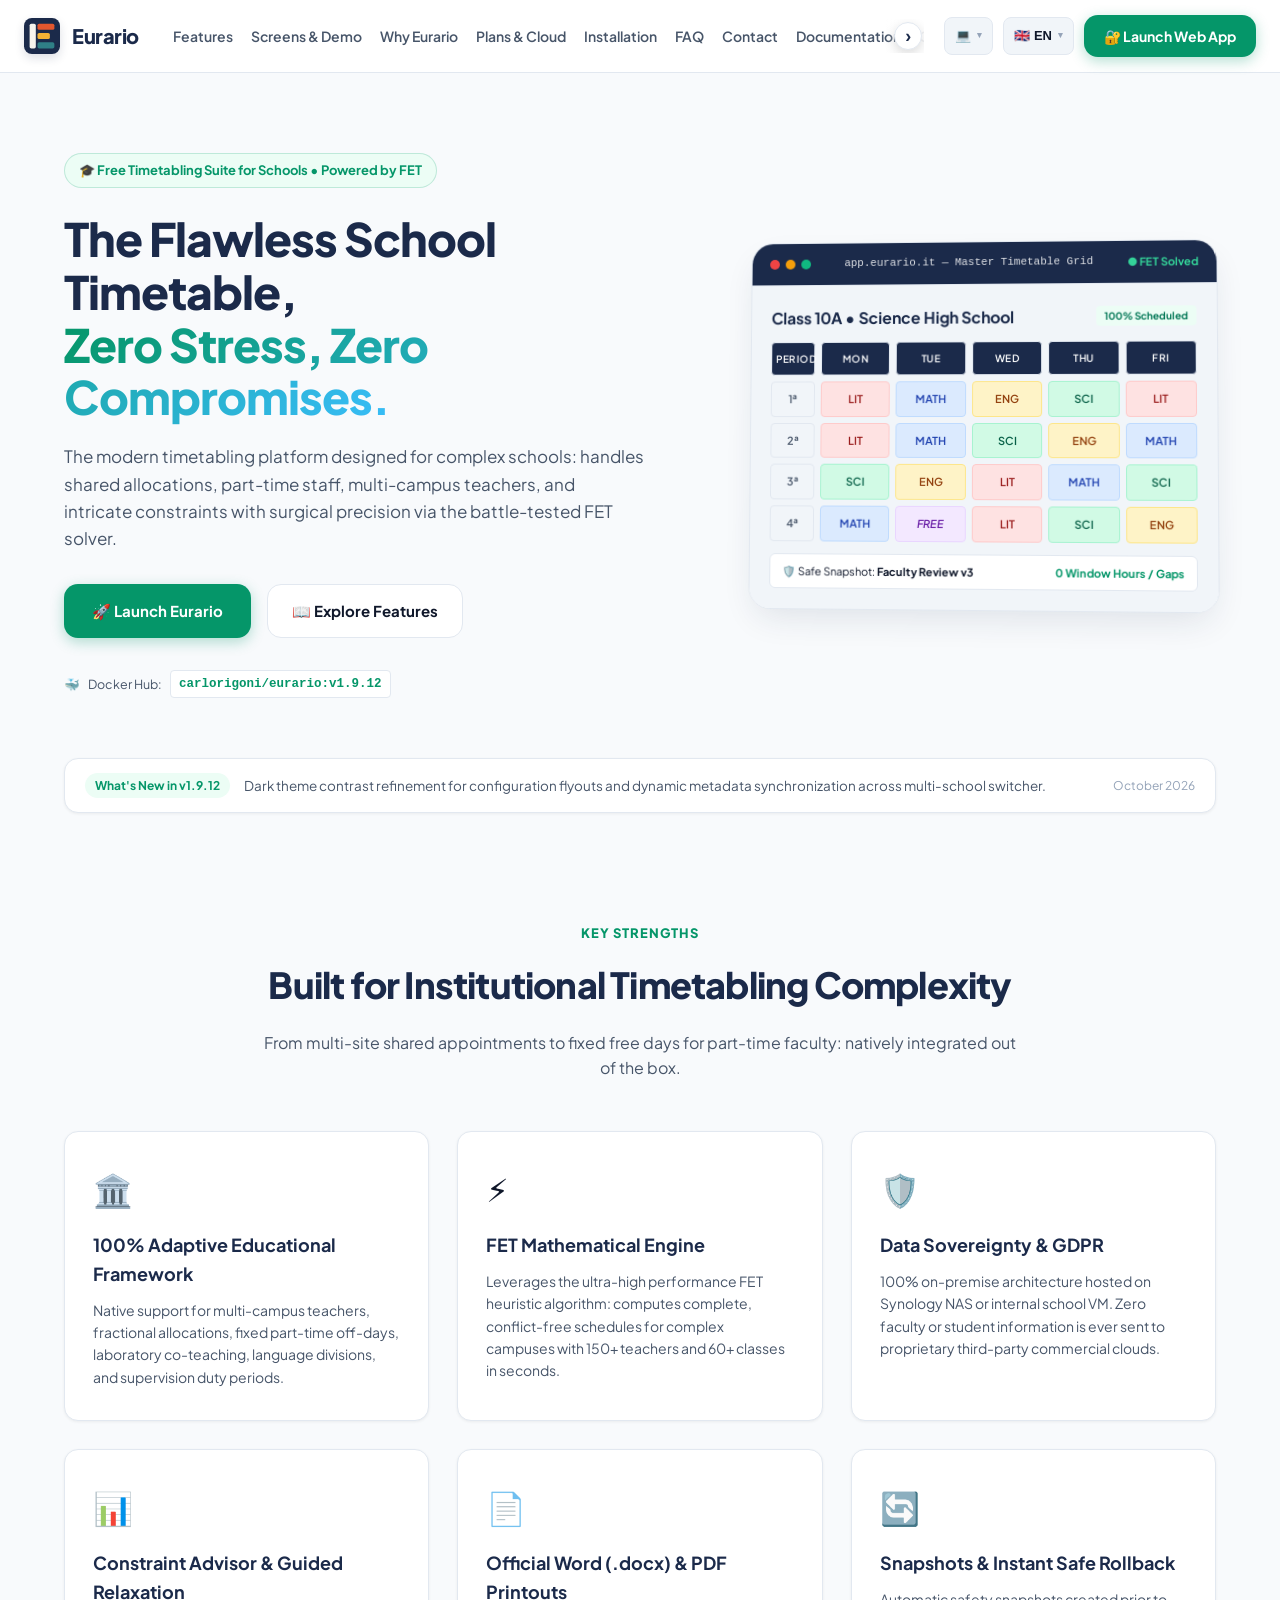
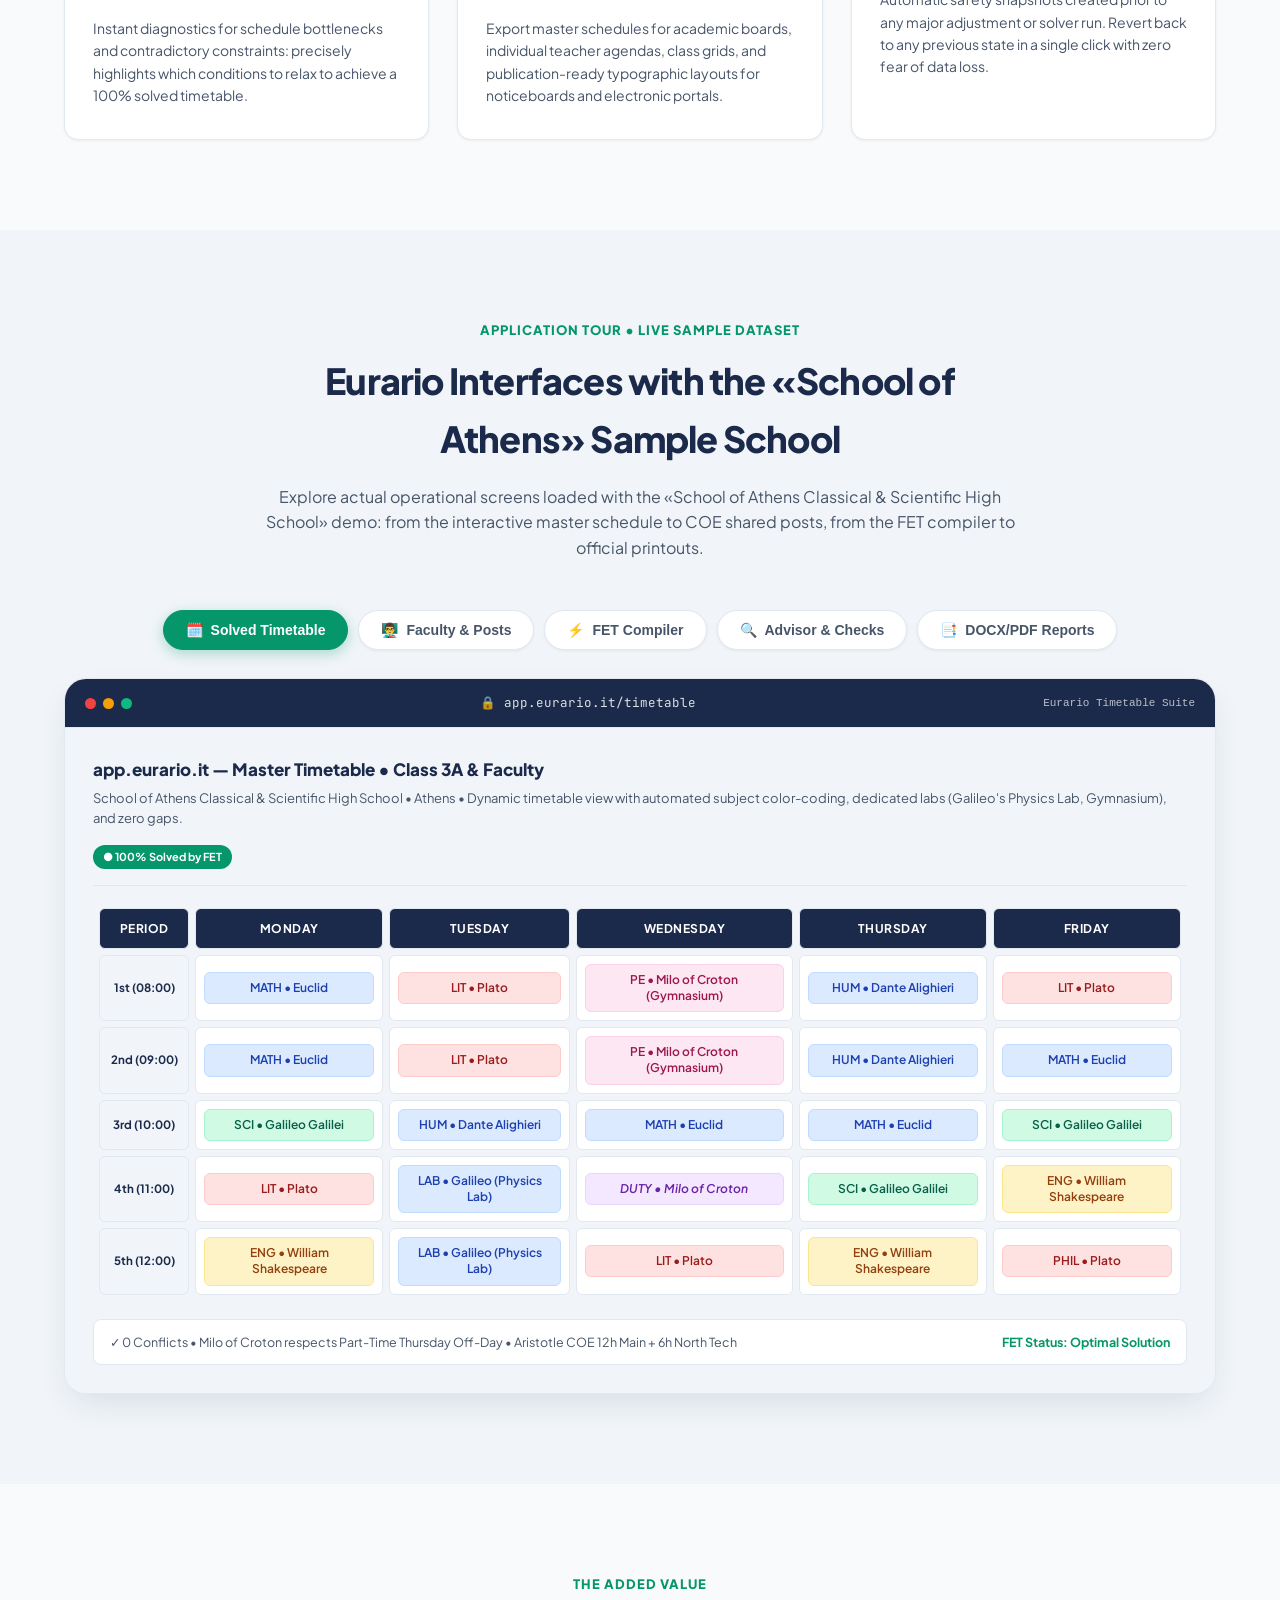
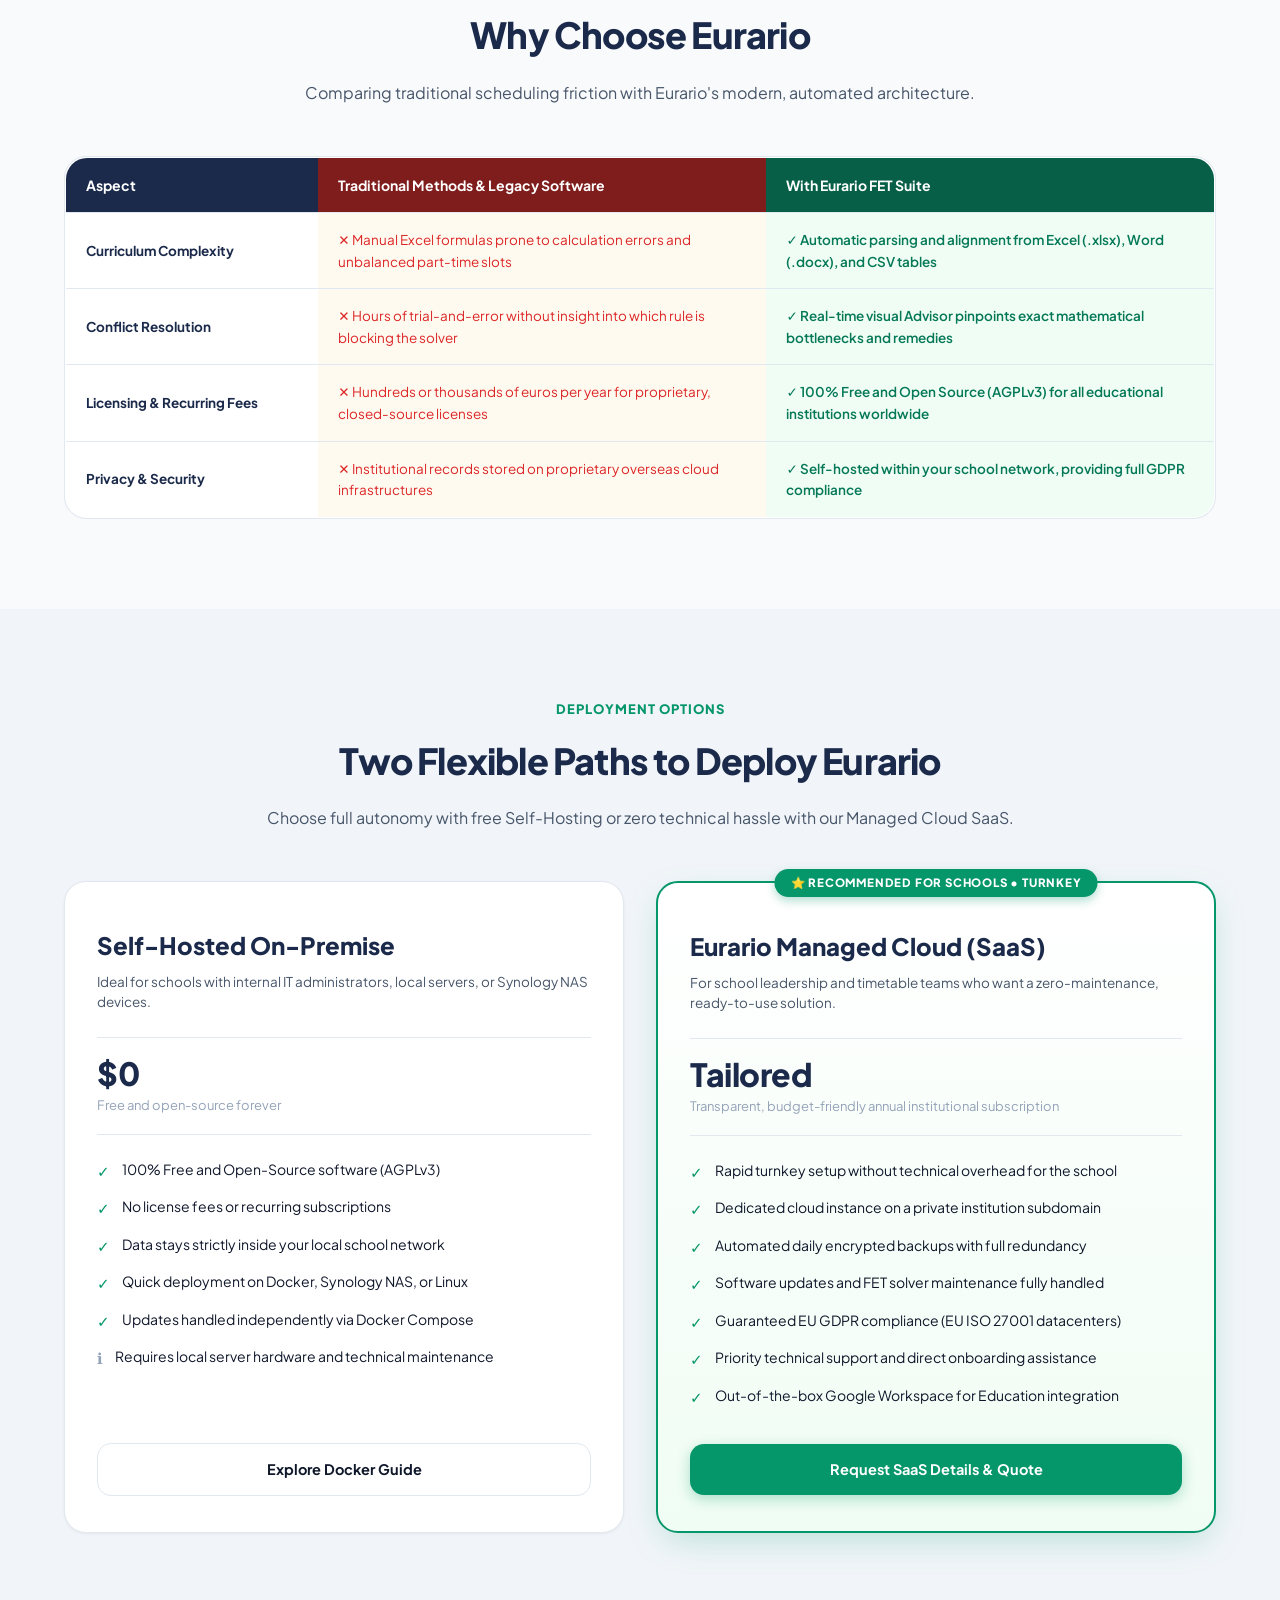
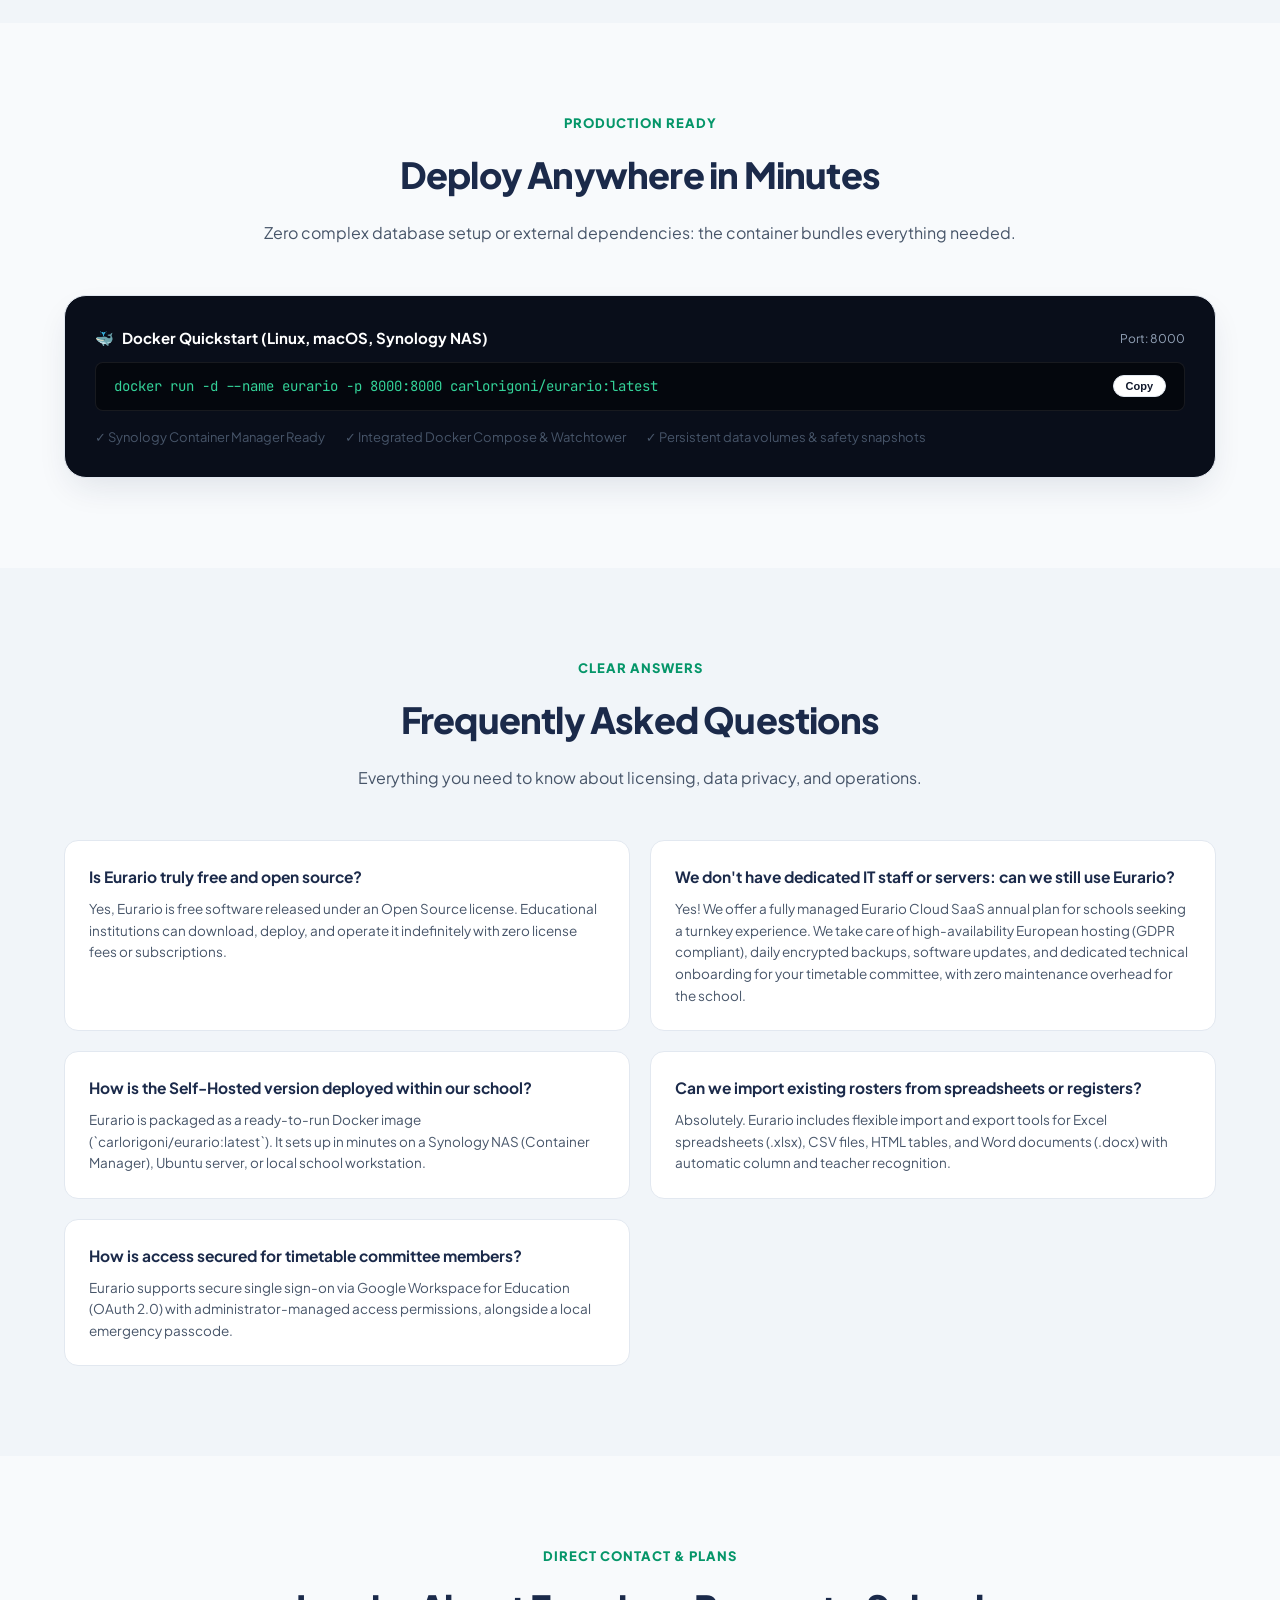
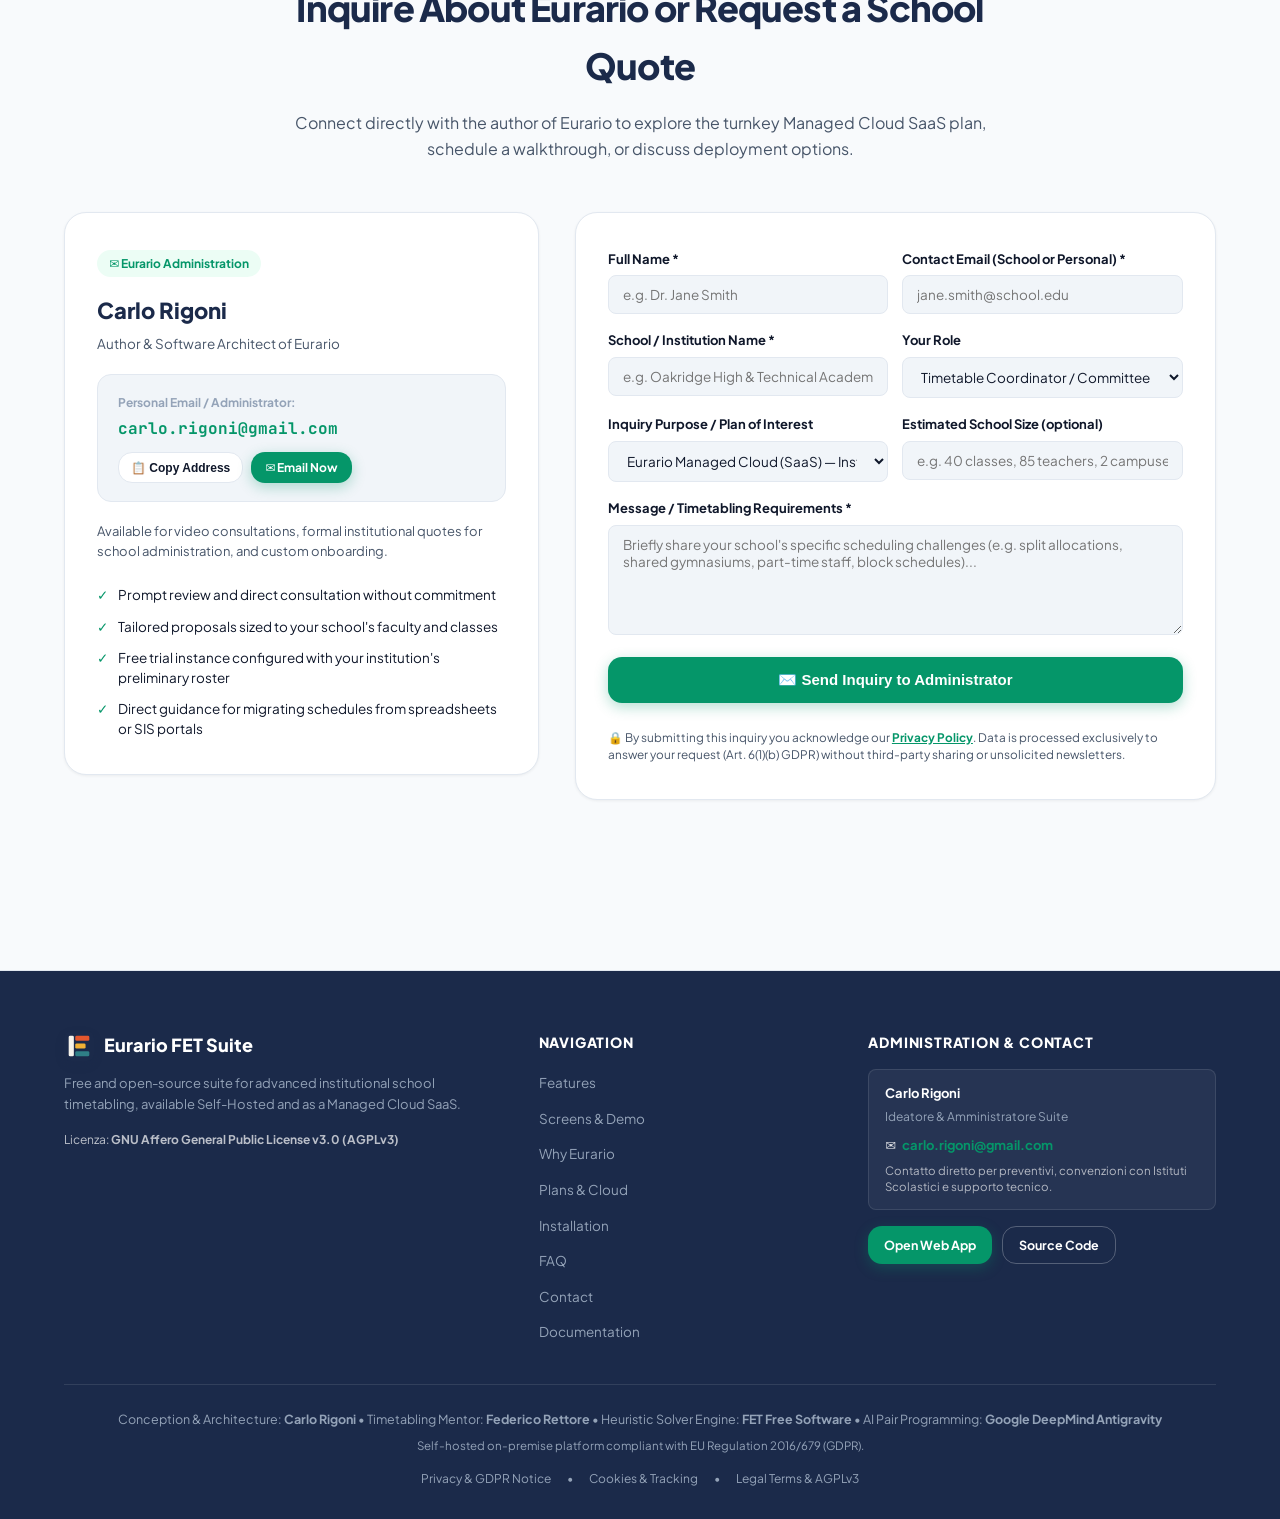
==== landing/index.html @ e69d6975 "v1.9.28: Micro-animazione logo Eurario, fix drawer/topbar mobile, documentazione completa novità dis" ====
<!DOCTYPE html>
<html lang="it">
<head>
  <meta charset="UTF-8">
  <meta name="viewport" content="width=device-width, initial-scale=1.0, viewport-fit=cover">
  <title>Eurario &mdash; L'Orario Scolastico Perfetto con Motore FET</title>
  <meta name="description" content="Eurario è la suite libera e open source per l'orario scolastico italiano con motore solutore FET, disponibile Self-Hosted e in Cloud SaaS gestito.">
  <meta name="theme-color" content="#1B2A4A">

  <!-- Immediate Theme Initializer to prevent Flash of Unstyled Theme (FOUT) -->
  <script>
    (function() {
      try {
        const saved = localStorage.getItem('eurario_theme');
        if (saved === 'dark' || saved === 'light') {
          document.documentElement.setAttribute('data-theme', saved);
        }
      } catch (e) {}
    })();
  </script>

  <!-- Favicon Ufficiale Eurario & Icone Social Preview -->
  <link rel="icon" type="image/svg+xml" href="data:image/svg+xml,<svg xmlns='http://www.w3.org/2000/svg' viewBox='0 0 64 64'><rect width='64' height='64' rx='14' fill='%231B2A4A'/><rect x='10' y='10' width='11' height='44' rx='3' fill='%23F6F3EC'/><rect x='24' y='10' width='30' height='11' rx='3' fill='%23E4572E'/><rect x='24' y='26.5' width='22' height='11' rx='3' fill='%23F2B134'/><rect x='24' y='43' width='30' height='11' rx='3' fill='%232F7F86'/></svg>">
  <link rel="alternate icon" type="image/svg+xml" href="/favicon.svg">
  <link rel="icon" type="image/png" sizes="32x32" href="/favicon-32.png">
  <link rel="icon" type="image/png" sizes="16x16" href="/favicon-16.png">
  <link rel="icon" type="image/png" sizes="192x192" href="/favicon-192.png">
  <link rel="apple-touch-icon" sizes="180x180" href="/apple-touch-icon.png">
  <link rel="apple-touch-icon-precomposed" sizes="180x180" href="/apple-touch-icon-precomposed.png">
  <link rel="mask-icon" href="/safari-pinned-tab.svg" color="#1B2A4A">
  <link rel="shortcut icon" href="/favicon.ico">

  <!-- Open Graph / WhatsApp / Facebook / Telegram / LinkedIn -->
  <meta property="og:type" content="website">
  <meta property="og:url" content="https://eurario.it/">
  <meta property="og:title" content="Eurario — L'Orario Scolastico Perfetto con Motore FET">
  <meta property="og:description" content="La suite libera e open source per l'orario scolastico italiano con motore solutore FET. Disponibile Self-Hosted e in Cloud SaaS gestito.">
  <meta property="og:image" content="https://eurario.it/og-image.png">
  <meta property="og:image:secure_url" content="https://eurario.it/og-image.png">
  <meta property="og:image:type" content="image/png">
  <meta property="og:image:width" content="1200">
  <meta property="og:image:height" content="630">
  <meta property="og:image:alt" content="Eurario — L'Orario Scolastico Perfetto">
  <meta property="og:site_name" content="Eurario">
  <meta property="og:locale" content="it_IT">

  <!-- Twitter / X -->
  <meta name="twitter:card" content="summary_large_image">
  <meta name="twitter:title" content="Eurario — L'Orario Scolastico Perfetto con Motore FET">
  <meta name="twitter:description" content="La suite libera e open source per l'orario scolastico italiano con motore solutore FET.">
  <meta name="twitter:image" content="https://eurario.it/og-image.png">

  <!-- Font Plus Jakarta Sans & JetBrains Mono -->
  <link rel="preconnect" href="https://fonts.googleapis.com">
  <link rel="preconnect" href="https://fonts.gstatic.com" crossorigin>
  <link href="https://fonts.googleapis.com/css2?family=Plus+Jakarta+Sans:wght@400;500;600;700;800&family=JetBrains+Mono:wght@500;700&display=swap" rel="stylesheet">

  <style>
    /* ==========================================================================
       DESIGN SYSTEM & CSS VARIABLES
       ========================================================================== */
    :root {
      --bg-body: #f8fafc;
      --bg-surface: #ffffff;
      --bg-surface-alt: #f1f5f9;
      --bg-card: #ffffff;
      --bg-card-hover: #f8fafc;
      --text-main: #0f172a;
      --text-muted: #475569;
      --text-subtle: #94a3b8;
      --text-title: #1B2A4A;
      --border-color: #e2e8f0;
      --navbar-bg: rgba(255, 255, 255, 0.92);
      --header-bar-bg: #1B2A4A;
      --footer-bg: #1B2A4A;

      --navy: #1B2A4A;
      --navy-dark: #111c33;
      --emerald: #059669;
      --emerald-hover: #047857;
      --emerald-light: #ecfdf5;
      --emerald-badge-bg: #ecfdf5;
      --emerald-badge-text: #047857;
      --amber: #d97706;
      --amber-light: #fffbeb;
      --amber-badge-bg: #fffbeb;
      --amber-badge-text: #b45309;
      --blue-badge-bg: #eff6ff;
      --blue-badge-text: #1d4ed8;
      --coral: #E4572E;
      --sand: #F6F3EC;

      /* Subject pills (Light mode) */
      --subj-mat-bg: #dbeafe;
      --subj-mat-text: #1e40af;
      --subj-mat-border: #bfdbfe;

      --subj-ita-bg: #fee2e2;
      --subj-ita-text: #991b1b;
      --subj-ita-border: #fecaca;

      --subj-sci-bg: #d1fae5;
      --subj-sci-text: #065f46;
      --subj-sci-border: #a7f3d0;

      --subj-ing-bg: #fef3c7;
      --subj-ing-text: #92400e;
      --subj-ing-border: #fde68a;

      --subj-pe-bg: #fce7f3;
      --subj-pe-text: #9d174d;
      --subj-pe-border: #fbcfe8;

      --subj-mecc-bg: #ffedd5;
      --subj-mecc-text: #9a3412;
      --subj-mecc-border: #fed7aa;

      --subj-disp-bg: #f3e8ff;
      --subj-disp-text: #6b21a8;
      --subj-disp-border: #e9d5ff;

      /* Compare table */
      --comp-trad-bg: #fffaf0;
      --comp-trad-text: #dc2626;
      --comp-eur-bg: #f0fdf4;
      --comp-eur-text: #047857;

      /* Plan & Advisor */
      --plan-featured-bg: linear-gradient(180deg, #ffffff 0%, #f0fdf4 100%);
      --advisor-bg: #fffbeb;
      --advisor-border: #fde68a;
      --advisor-text: #92400e;

      --slate-50: #f8fafc;
      --slate-100: #f1f5f9;
      --slate-200: #e2e8f0;
      --slate-400: #94a3b8;
      --slate-600: #475569;
      --slate-700: #334155;
      --slate-900: #0f172a;

      --radius-sm: 8px;
      --radius-md: 14px;
      --radius-lg: 22px;
      --shadow-sm: 0 1px 3px rgba(0,0,0,0.06);
      --shadow-md: 0 6px 20px -4px rgba(27,42,74,0.08);
      --shadow-lg: 0 14px 34px -8px rgba(27,42,74,0.12);
    }

    /* ==========================================================================
       DARK THEME SPECIFICATION
       ========================================================================== */
    [data-theme="dark"] {
      --bg-body: #0b1120;
      --bg-surface: #111a2e;
      --bg-surface-alt: #0e1626;
      --bg-card: #152238;
      --bg-card-hover: #1b2a45;
      --text-main: #f1f5f9;
      --text-muted: #94a3b8;
      --text-subtle: #64748b;
      --text-title: #f8fafc;
      --border-color: #233554;
      --navbar-bg: rgba(11, 17, 32, 0.94);
      --header-bar-bg: #152238;
      --footer-bg: #070d18;

      --navy: #38bdf8;
      --navy-dark: #070d18;
      --emerald: #10b981;
      --emerald-hover: #059669;
      --emerald-light: rgba(16, 185, 129, 0.15);
      --emerald-badge-bg: rgba(16, 185, 129, 0.18);
      --emerald-badge-text: #34d399;
      --amber: #f59e0b;
      --amber-light: rgba(245, 158, 11, 0.15);
      --amber-badge-bg: rgba(245, 158, 11, 0.18);
      --amber-badge-text: #fbbf24;
      --blue-badge-bg: rgba(59, 130, 246, 0.18);
      --blue-badge-text: #93c5fd;

      /* Subject pills (Dark mode - translucent neon-soft) */
      --subj-mat-bg: rgba(59, 130, 246, 0.18);
      --subj-mat-text: #93c5fd;
      --subj-mat-border: rgba(59, 130, 246, 0.35);

      --subj-ita-bg: rgba(239, 68, 68, 0.18);
      --subj-ita-text: #fca5a5;
      --subj-ita-border: rgba(239, 68, 68, 0.35);

      --subj-sci-bg: rgba(16, 185, 129, 0.18);
      --subj-sci-text: #6ee7b7;
      --subj-sci-border: rgba(16, 185, 129, 0.35);

      --subj-ing-bg: rgba(245, 158, 11, 0.18);
      --subj-ing-text: #fcd34d;
      --subj-ing-border: rgba(245, 158, 11, 0.35);

      --subj-pe-bg: rgba(236, 72, 153, 0.18);
      --subj-pe-text: #f472b6;
      --subj-pe-border: rgba(236, 72, 153, 0.35);

      --subj-mecc-bg: rgba(249, 115, 22, 0.18);
      --subj-mecc-text: #fdba74;
      --subj-mecc-border: rgba(249, 115, 22, 0.35);

      --subj-disp-bg: rgba(168, 85, 247, 0.18);
      --subj-disp-text: #d8b4fe;
      --subj-disp-border: rgba(168, 85, 247, 0.35);

      /* Compare table */
      --comp-trad-bg: rgba(239, 68, 68, 0.12);
      --comp-trad-text: #f87171;
      --comp-eur-bg: rgba(16, 185, 129, 0.14);
      --comp-eur-text: #34d399;

      /* Plan & Advisor */
      --plan-featured-bg: linear-gradient(180deg, #152238 0%, rgba(5, 150, 105, 0.16) 100%);
      --advisor-bg: rgba(245, 158, 11, 0.1);
      --advisor-border: rgba(245, 158, 11, 0.25);
      --advisor-text: #fcd34d;

      --slate-50: #0b1120;
      --slate-100: #0e1626;
      --slate-200: #233554;
      --slate-400: #64748b;
      --slate-600: #94a3b8;
      --slate-700: #cbd5e1;
      --slate-900: #f8fafc;

      --shadow-sm: 0 1px 3px rgba(0,0,0,0.3);
      --shadow-md: 0 6px 20px -4px rgba(0,0,0,0.5);
      --shadow-lg: 0 14px 34px -8px rgba(0,0,0,0.7);
    }

    /* Auto mode: follow OS when user hasn't explicitly chosen light */
    @media (prefers-color-scheme: dark) {
      :root:not([data-theme="light"]) {
        --bg-body: #0b1120;
        --bg-surface: #111a2e;
        --bg-surface-alt: #0e1626;
        --bg-card: #152238;
        --bg-card-hover: #1b2a45;
        --text-main: #f1f5f9;
        --text-muted: #94a3b8;
        --text-subtle: #64748b;
        --text-title: #f8fafc;
        --border-color: #233554;
        --navbar-bg: rgba(11, 17, 32, 0.94);
        --header-bar-bg: #152238;
        --footer-bg: #070d18;

        --navy: #38bdf8;
        --navy-dark: #070d18;
        --emerald: #10b981;
        --emerald-hover: #059669;
        --emerald-light: rgba(16, 185, 129, 0.15);
        --emerald-badge-bg: rgba(16, 185, 129, 0.18);
        --emerald-badge-text: #34d399;
        --amber: #f59e0b;
        --amber-light: rgba(245, 158, 11, 0.15);
        --amber-badge-bg: rgba(245, 158, 11, 0.18);
        --amber-badge-text: #fbbf24;
        --blue-badge-bg: rgba(59, 130, 246, 0.18);
        --blue-badge-text: #93c5fd;

        --subj-mat-bg: rgba(59, 130, 246, 0.18);
        --subj-mat-text: #93c5fd;
        --subj-mat-border: rgba(59, 130, 246, 0.35);

        --subj-ita-bg: rgba(239, 68, 68, 0.18);
        --subj-ita-text: #fca5a5;
        --subj-ita-border: rgba(239, 68, 68, 0.35);

        --subj-sci-bg: rgba(16, 185, 129, 0.18);
        --subj-sci-text: #6ee7b7;
        --subj-sci-border: rgba(16, 185, 129, 0.35);

        --subj-ing-bg: rgba(245, 158, 11, 0.18);
        --subj-ing-text: #fcd34d;
        --subj-ing-border: rgba(245, 158, 11, 0.35);

        --subj-pe-bg: rgba(236, 72, 153, 0.18);
        --subj-pe-text: #f472b6;
        --subj-pe-border: rgba(236, 72, 153, 0.35);

        --subj-mecc-bg: rgba(249, 115, 22, 0.18);
        --subj-mecc-text: #fdba74;
        --subj-mecc-border: rgba(249, 115, 22, 0.35);

        --subj-disp-bg: rgba(168, 85, 247, 0.18);
        --subj-disp-text: #d8b4fe;
        --subj-disp-border: rgba(168, 85, 247, 0.35);

        --comp-trad-bg: rgba(239, 68, 68, 0.12);
        --comp-trad-text: #f87171;
        --comp-eur-bg: rgba(16, 185, 129, 0.14);
        --comp-eur-text: #34d399;

        --plan-featured-bg: linear-gradient(180deg, #152238 0%, rgba(5, 150, 105, 0.16) 100%);
        --advisor-bg: rgba(245, 158, 11, 0.1);
        --advisor-border: rgba(245, 158, 11, 0.25);
        --advisor-text: #fcd34d;

        --slate-50: #0b1120;
        --slate-100: #0e1626;
        --slate-200: #233554;
        --slate-400: #64748b;
        --slate-600: #94a3b8;
        --slate-700: #cbd5e1;
        --slate-900: #f8fafc;

        --shadow-sm: 0 1px 3px rgba(0,0,0,0.3);
        --shadow-md: 0 6px 20px -4px rgba(0,0,0,0.5);
        --shadow-lg: 0 14px 34px -8px rgba(0,0,0,0.7);
      }
    }

    * { box-sizing: border-box; margin: 0; padding: 0; }

    /* ACCESSIBILITY FOCUS VISIBLE (WCAG 2.4.7) */
    :focus-visible {
      outline: 2px solid var(--emerald);
      outline-offset: 3px;
    }
    a:focus-visible, button:focus-visible, input:focus-visible, select:focus-visible, textarea:focus-visible {
      outline: 2px solid var(--emerald);
      outline-offset: 2px;
    }

    /* SKIP LINK (WCAG 2.4.1) */
    .skip-link {
      position: absolute;
      top: -120px;
      left: 16px;
      background: var(--navy);
      color: #fff;
      padding: 12px 20px;
      z-index: 9999;
      border-radius: var(--radius-sm);
      font-weight: 700;
      font-size: 14px;
      text-decoration: none;
      box-shadow: var(--shadow-lg);
      transition: top 0.2s ease;
    }
    .skip-link:focus {
      top: 16px;
      outline: 3px solid var(--emerald);
      outline-offset: 2px;
    }

    body {
      font-family: 'Plus Jakarta Sans', system-ui, -apple-system, sans-serif;
      background-color: var(--bg-body);
      color: var(--text-main);
      line-height: 1.6;
      overflow-x: hidden;
      -webkit-font-smoothing: antialiased;
      transition: background-color 0.25s ease, color 0.25s ease;
    }

    /* Container centrale */
    .container {
      width: 100%;
      max-width: 1200px;
      margin: 0 auto;
      padding: 0 24px;
    }

    /* NAVBAR */
    .navbar {
      position: sticky;
      top: 0;
      background: var(--navbar-bg);
      backdrop-filter: blur(12px);
      -webkit-backdrop-filter: blur(12px);
      border-bottom: 1px solid var(--border-color);
      z-index: 100;
      transition: background-color 0.25s ease, border-color 0.25s ease;
    }
    .nav-inner {
      display: flex;
      justify-content: space-between;
      align-items: center;
      height: 72px;
      gap: 16px;
      min-width: 0;
      max-width: 100%;
    }
    .brand {
      display: flex;
      align-items: center;
      gap: 12px;
      text-decoration: none;
      color: var(--text-title);
      font-weight: 800;
      font-size: 20px;
      letter-spacing: -0.5px;
      flex-shrink: 0;
    }
    .brand-mark {
      width: 36px;
      height: 36px;
      border-radius: var(--radius-sm);
      display: flex;
      align-items: center;
      justify-content: center;
      box-shadow: 0 4px 10px rgba(27,42,74,0.15);
    }
    .nav-links-wrapper {
      position: relative;
      display: flex;
      align-items: center;
      flex: 1 1 auto;
      min-width: 0;
      overflow: hidden;
      margin: 0 4px;
    }
    .nav-links-wrapper::before,
    .nav-links-wrapper::after {
      content: '';
      position: absolute;
      top: 0;
      bottom: 0;
      width: 38px;
      pointer-events: none;
      z-index: 5;
      opacity: 0;
      transition: opacity 0.25s ease;
    }
    .nav-links-wrapper::before {
      left: 0;
      background: linear-gradient(to right, var(--navbar-bg) 20%, transparent);
    }
    .nav-links-wrapper::after {
      right: 0;
      background: linear-gradient(to left, var(--navbar-bg) 20%, transparent);
    }
    .nav-links-wrapper.has-overflow-left::before {
      opacity: 1;
    }
    .nav-links-wrapper.has-overflow-right::after {
      opacity: 1;
    }

    .nav-scroll-arrow {
      position: absolute;
      top: 50%;
      transform: translateY(-50%);
      width: 28px;
      height: 28px;
      border-radius: 50%;
      background: var(--bg-surface, #ffffff);
      border: 1px solid var(--border-color, #e2e8f0);
      color: var(--text-title, #1B2A4A);
      box-shadow: 0 4px 12px rgba(0, 0, 0, 0.14);
      display: none;
      align-items: center;
      justify-content: center;
      font-size: 18px;
      font-weight: 700;
      line-height: 1;
      cursor: pointer;
      z-index: 10;
      transition: all 0.2s cubic-bezier(0.16, 1, 0.3, 1);
      padding: 0;
      user-select: none;
    }
    .nav-scroll-arrow:hover {
      background: var(--emerald, #059669);
      color: #ffffff;
      border-color: var(--emerald, #059669);
      transform: translateY(-50%) scale(1.1);
      box-shadow: 0 6px 16px rgba(5, 150, 105, 0.35);
    }
    .nav-scroll-left {
      left: 2px;
    }
    .nav-scroll-right {
      right: 2px;
      animation: navArrowPulse 2.2s infinite ease-in-out;
    }
    @keyframes navArrowPulse {
      0%, 100% {
        transform: translateY(-50%) translateX(0);
        box-shadow: 0 4px 12px rgba(0, 0, 0, 0.14);
      }
      50% {
        transform: translateY(-50%) translateX(2px);
        box-shadow: 0 4px 16px rgba(5, 150, 105, 0.4);
      }
    }
    [data-theme="dark"] .nav-scroll-arrow {
      background: var(--bg-card, #152238);
      border-color: var(--border-color, #233554);
      color: var(--text-main, #f1f5f9);
      box-shadow: 0 4px 14px rgba(0, 0, 0, 0.4);
    }
    [data-theme="dark"] .nav-scroll-arrow:hover {
      background: var(--emerald, #059669);
      color: #ffffff;
      border-color: var(--emerald, #059669);
    }

    .nav-links {
      display: flex;
      align-items: center;
      gap: 18px;
      flex: 1 1 auto;
      min-width: 0;
      overflow-x: auto;
      overflow-y: hidden;
      white-space: nowrap;
      scrollbar-width: none;
      -ms-overflow-style: none;
      -webkit-overflow-scrolling: touch;
      padding: 6px 14px;
      scroll-behavior: smooth;
    }
    .nav-links::-webkit-scrollbar {
      display: none;
    }
    .nav-link {
      text-decoration: none;
      color: var(--text-muted);
      font-size: 14px;
      font-weight: 600;
      transition: color 0.15s;
      white-space: nowrap;
      flex-shrink: 0;
    }
    .nav-link:hover { color: var(--emerald); }

    .nav-controls {
      display: flex;
      align-items: center;
      gap: 10px;
      flex-shrink: 0;
      margin-left: auto;
    }

    /* COMPACT VERTICAL DROPDOWNS (THEME & LANGUAGE) */
    .nav-dropdown {
      position: relative;
    }
    .nav-drop-btn {
      display: inline-flex;
      align-items: center;
      justify-content: center;
      gap: 6px;
      height: 38px;
      padding: 0 10px;
      background: var(--bg-surface-alt);
      border: 1px solid var(--border-color);
      border-radius: var(--radius-sm);
      color: var(--text-main);
      font-size: 13px;
      font-weight: 700;
      cursor: pointer;
      transition: all 0.15s ease;
      user-select: none;
    }
    .nav-drop-btn:hover {
      border-color: var(--emerald);
      color: var(--emerald);
      background: var(--bg-card);
    }
    .drop-arrow {
      font-size: 9px;
      color: var(--text-subtle);
      transition: transform 0.2s ease;
      line-height: 1;
    }
    .nav-dropdown.open .drop-arrow {
      transform: rotate(180deg);
    }
    .nav-dropdown.open .nav-drop-btn {
      border-color: var(--emerald);
      background: var(--bg-card);
    }
    .dropdown-menu {
      position: absolute;
      top: calc(100% + 6px);
      right: 0;
      min-width: 140px;
      background: var(--bg-card);
      border: 1px solid var(--border-color);
      border-radius: var(--radius-md);
      box-shadow: var(--shadow-lg);
      padding: 6px;
      display: none;
      flex-direction: column;
      gap: 2px;
      z-index: 1000;
      backdrop-filter: blur(16px);
      -webkit-backdrop-filter: blur(16px);
      animation: dropFadeIn 0.15s ease;
    }
    @keyframes dropFadeIn {
      from { opacity: 0; transform: translateY(-4px); }
      to { opacity: 1; transform: translateY(0); }
    }
    .nav-dropdown.open .dropdown-menu {
      display: flex;
    }
    .dropdown-item {
      display: flex;
      align-items: center;
      gap: 8px;
      padding: 8px 12px;
      border: none;
      background: transparent;
      color: var(--text-muted);
      font-size: 13px;
      font-weight: 600;
      border-radius: var(--radius-sm);
      cursor: pointer;
      text-align: left;
      width: 100%;
      transition: all 0.12s ease;
    }
    .dropdown-item:hover {
      background: var(--bg-surface-alt);
      color: var(--text-title);
    }
    .dropdown-item.active {
      background: var(--emerald-light);
      color: var(--emerald);
      font-weight: 700;
    }
    .item-icon {
      font-size: 14px;
      line-height: 1;
    }
    .item-label {
      flex: 1;
    }

    /* BUTTONS */
    .btn {
      display: inline-flex;
      align-items: center;
      justify-content: center;
      gap: 8px;
      padding: 10px 20px;
      border-radius: var(--radius-md);
      font-weight: 700;
      font-size: 14px;
      text-decoration: none;
      transition: all 0.2s;
      cursor: pointer;
      white-space: nowrap;
      border: none;
    }
    .btn-emerald {
      background: var(--emerald);
      color: #fff;
      box-shadow: 0 4px 14px rgba(5,150,105,0.3);
    }
    .btn-emerald:hover {
      background: var(--emerald-hover);
      transform: translateY(-1px);
    }
    .btn-navy {
      background: var(--header-bar-bg);
      color: #fff;
      border: 1px solid var(--border-color);
    }
    .btn-navy:hover {
      background: var(--navy-dark);
      transform: translateY(-1px);
    }
    .btn-outline {
      border: 1.5px solid var(--border-color);
      color: var(--text-main);
      background: var(--bg-card);
    }
    .btn-outline:hover {
      border-color: var(--emerald);
      color: var(--emerald);
      transform: translateY(-1px);
    }

    /* HERO */
    .hero {
      padding: 80px 0 60px;
      position: relative;
    }
    .hero-grid {
      display: grid;
      grid-template-columns: 1.15fr 0.85fr;
      gap: 48px;
      align-items: center;
    }
    .hero-badge {
      display: inline-flex;
      align-items: center;
      gap: 8px;
      background: var(--emerald-light);
      color: var(--emerald);
      border: 1px solid rgba(5,150,105,0.2);
      padding: 6px 14px;
      border-radius: 99px;
      font-size: 13px;
      font-weight: 700;
      margin-bottom: 24px;
    }
    .hero-title {
      font-size: 46px;
      font-weight: 800;
      line-height: 1.15;
      letter-spacing: -1px;
      color: var(--text-title);
      margin-bottom: 20px;
    }
    .hero-title span {
      background: linear-gradient(135deg, var(--emerald) 0%, #38bdf8 100%);
      -webkit-background-clip: text;
      -webkit-text-fill-color: transparent;
    }
    .hero-subtitle {
      font-size: 17px;
      color: var(--text-muted);
      line-height: 1.6;
      margin-bottom: 32px;
      max-width: 580px;
    }
    .hero-actions {
      display: flex;
      gap: 16px;
      flex-wrap: wrap;
      margin-bottom: 32px;
    }

    /* MOCKUP APPLICATIVO HERO */
    .mockup-window {
      background: var(--bg-card);
      border-radius: var(--radius-lg);
      border: 1px solid var(--border-color);
      box-shadow: var(--shadow-lg);
      overflow: hidden;
      transform: perspective(1000px) rotateY(-3deg) rotateX(2deg);
      transition: transform 0.3s ease;
    }
    .mockup-window:hover {
      transform: perspective(1000px) rotateY(0deg) rotateX(0deg);
    }
    .mockup-header {
      background: var(--header-bar-bg);
      padding: 12px 18px;
      display: flex;
      align-items: center;
      justify-content: space-between;
      border-bottom: 1px solid var(--border-color);
    }
    .mockup-dots {
      display: flex;
      gap: 6px;
    }
    .mockup-dot {
      width: 10px;
      height: 10px;
      border-radius: 50%;
    }
    .mockup-body {
      padding: 20px;
      background: var(--bg-surface-alt);
    }
    .timetable-mini {
      display: grid;
      grid-template-columns: 45px repeat(5, 1fr);
      gap: 6px;
      font-size: 11px;
    }
    .mini-cell {
      background: var(--bg-card);
      border: 1px solid var(--border-color);
      border-radius: 4px;
      padding: 8px 4px;
      text-align: center;
      font-weight: 600;
      color: var(--text-title);
    }
    .cell-header {
      background: var(--header-bar-bg);
      color: #fff;
      border: 1px solid var(--border-color);
      font-size: 10px;
      text-transform: uppercase;
      letter-spacing: 0.5px;
    }
    .cell-ita { background: var(--subj-ita-bg); color: var(--subj-ita-text); border: 1px solid var(--subj-ita-border); }
    .cell-mat { background: var(--subj-mat-bg); color: var(--subj-mat-text); border: 1px solid var(--subj-mat-border); }
    .cell-ing { background: var(--subj-ing-bg); color: var(--subj-ing-text); border: 1px solid var(--subj-ing-border); }
    .cell-sci { background: var(--subj-sci-bg); color: var(--subj-sci-text); border: 1px solid var(--subj-sci-border); }
    .cell-disp { background: var(--subj-disp-bg); color: var(--subj-disp-text); border: 1px solid var(--subj-disp-border); font-style: italic; }

    /* SEZIONI GENERALI */
    .section {
      padding: 90px 0;
      transition: background-color 0.25s ease;
    }
    .section-alt {
      background-color: var(--bg-surface-alt);
    }
    .section-header {
      text-align: center;
      max-width: 760px;
      margin: 0 auto 50px;
    }
    .section-tag {
      color: var(--emerald);
      font-weight: 800;
      font-size: 13px;
      text-transform: uppercase;
      letter-spacing: 1px;
      margin-bottom: 12px;
      display: block;
    }
    .section-title {
      font-size: 36px;
      font-weight: 800;
      color: var(--text-title);
      letter-spacing: -0.8px;
      margin-bottom: 16px;
    }
    .section-subtitle {
      font-size: 16px;
      color: var(--text-muted);
    }

    /* I PILASTRI */
    .pillars-grid {
      display: grid;
      grid-template-columns: repeat(auto-fit, minmax(320px, 1fr));
      gap: 28px;
    }
    .pillar-card {
      background: var(--bg-card);
      border-radius: var(--radius-md);
      padding: 32px 28px;
      border: 1px solid var(--border-color);
      box-shadow: var(--shadow-sm);
      transition: all 0.25s ease;
    }
    .pillar-card:hover {
      transform: translateY(-4px);
      box-shadow: var(--shadow-md);
      border-color: var(--emerald);
    }
    .pillar-icon {
      font-size: 32px;
      margin-bottom: 16px;
      display: inline-block;
    }
    .pillar-title {
      font-size: 18px;
      font-weight: 700;
      color: var(--text-title);
      margin-bottom: 10px;
    }
    .pillar-desc {
      font-size: 14px;
      color: var(--text-muted);
      line-height: 1.6;
    }

    /* SHOWCASE TABS & MASCHERE DEMO SCUOLA DI ATENE */
    .showcase-nav {
      display: flex;
      justify-content: center;
      gap: 10px;
      flex-wrap: wrap;
      margin-bottom: 28px;
    }
    .showcase-tab-btn {
      background: var(--bg-card);
      border: 1.5px solid var(--border-color);
      color: var(--text-muted);
      padding: 11px 22px;
      border-radius: 99px;
      font-size: 14px;
      font-weight: 700;
      cursor: pointer;
      display: inline-flex;
      align-items: center;
      gap: 8px;
      transition: all 0.2s ease;
      box-shadow: var(--shadow-sm);
    }
    .showcase-tab-btn:hover {
      border-color: var(--emerald);
      color: var(--text-title);
      transform: translateY(-1px);
    }
    .showcase-tab-btn.active {
      background: var(--emerald);
      color: #fff;
      border-color: var(--emerald);
      box-shadow: 0 4px 14px rgba(5,150,105,0.3);
    }
    .showcase-window {
      background: var(--bg-card);
      border-radius: var(--radius-lg);
      border: 1px solid var(--border-color);
      box-shadow: var(--shadow-lg);
      overflow: hidden;
    }
    .showcase-topbar {
      background: var(--header-bar-bg);
      padding: 14px 20px;
      display: flex;
      justify-content: space-between;
      align-items: center;
      color: #fff;
      border-bottom: 1px solid var(--border-color);
    }
    .showcase-dots {
      display: flex;
      gap: 7px;
    }
    .showcase-dot {
      width: 11px;
      height: 11px;
      border-radius: 50%;
    }
    .showcase-address {
      font-family: 'JetBrains Mono', monospace;
      font-size: 12.5px;
      color: rgba(255,255,255,0.85);
      display: flex;
      align-items: center;
      gap: 8px;
    }
    .showcase-badge-status {
      background: var(--emerald);
      color: #fff;
      font-size: 11px;
      font-weight: 700;
      padding: 3px 10px;
      border-radius: 99px;
    }
    .showcase-pane {
      display: none;
      padding: 28px;
      background: var(--bg-surface-alt);
      animation: fadeIn 0.25s ease forwards;
    }
    .showcase-pane.active {
      display: block;
    }
    @keyframes fadeIn {
      from { opacity: 0; transform: translateY(4px); }
      to { opacity: 1; transform: translateY(0); }
    }
    .showcase-card-header {
      display: flex;
      justify-content: space-between;
      align-items: flex-start;
      gap: 16px;
      flex-wrap: wrap;
      padding-bottom: 16px;
      border-bottom: 1px solid var(--border-color);
    }
    .showcase-card-footer {
      margin-top: 18px;
      padding: 12px 16px;
      background: var(--bg-card);
      border: 1px solid var(--border-color);
      border-radius: var(--radius-sm);
      font-size: 12.5px;
      color: var(--text-muted);
      display: flex;
      justify-content: space-between;
      align-items: center;
      flex-wrap: wrap;
      gap: 10px;
    }

    /* Griglia Orario Showcase */
    .showcase-timetable-grid {
      width: 100%;
      border-collapse: separate;
      border-spacing: 6px;
      min-width: 700px;
    }
    .showcase-timetable-grid th {
      background: var(--header-bar-bg);
      color: #fff;
      padding: 10px 12px;
      font-size: 12px;
      font-weight: 700;
      text-transform: uppercase;
      letter-spacing: 0.5px;
      border-radius: 6px;
      text-align: center;
      border: 1px solid var(--border-color);
    }
    .showcase-timetable-grid td {
      background: var(--bg-card);
      border: 1px solid var(--border-color);
      border-radius: 6px;
      padding: 8px;
      vertical-align: middle;
    }
    .showcase-timetable-grid td.cell-hour {
      background: var(--bg-surface-alt);
      font-weight: 700;
      font-size: 11.5px;
      text-align: center;
      color: var(--text-title);
      width: 90px;
    }
    .cell-pill {
      padding: 7px 10px;
      border-radius: 6px;
      font-size: 12px;
      font-weight: 600;
      display: block;
      text-align: center;
      line-height: 1.35;
    }
    .cell-subj-mat { background: var(--subj-mat-bg); color: var(--subj-mat-text); border: 1px solid var(--subj-mat-border); }
    .cell-subj-ita { background: var(--subj-ita-bg); color: var(--subj-ita-text); border: 1px solid var(--subj-ita-border); }
    .cell-subj-sci { background: var(--subj-sci-bg); color: var(--subj-sci-text); border: 1px solid var(--subj-sci-border); }
    .cell-subj-ing { background: var(--subj-ing-bg); color: var(--subj-ing-text); border: 1px solid var(--subj-ing-border); }
    .cell-subj-pe { background: var(--subj-pe-bg); color: var(--subj-pe-text); border: 1px solid var(--subj-pe-border); }
    .cell-subj-mecc { background: var(--subj-mecc-bg); color: var(--subj-mecc-text); border: 1px solid var(--subj-mecc-border); }
    .cell-subj-disp { background: var(--subj-disp-bg); color: var(--subj-disp-text); border: 1px solid var(--subj-disp-border); font-style: italic; }

    /* Docenti Showcase */
    .teachers-showcase-grid {
      display: grid;
      grid-template-columns: repeat(auto-fit, minmax(320px, 1fr));
      gap: 16px;
    }
    .teacher-showcase-card {
      background: var(--bg-card);
      border: 1px solid var(--border-color);
      border-radius: var(--radius-md);
      padding: 18px 20px;
      box-shadow: var(--shadow-sm);
    }
    .type-pill {
      font-size: 11px;
      font-weight: 700;
      padding: 3px 8px;
      border-radius: 4px;
      white-space: nowrap;
    }
    .badge-success { background: var(--emerald-badge-bg); color: var(--emerald-badge-text); }
    .badge-warning { background: var(--amber-badge-bg); color: var(--amber-badge-text); }
    .badge-info { background: var(--blue-badge-bg); color: var(--blue-badge-text); }

    /* Solver Showcase */
    .solver-stats-grid {
      display: grid;
      grid-template-columns: repeat(auto-fit, minmax(180px, 1fr));
      gap: 14px;
    }
    .solver-stat-box {
      background: var(--bg-card);
      border: 1px solid var(--border-color);
      border-radius: var(--radius-md);
      padding: 16px 20px;
    }
    .solver-stat-label {
      font-size: 12px;
      font-weight: 600;
      color: var(--text-muted);
      margin-bottom: 4px;
    }
    .solver-stat-val {
      font-size: 22px;
      font-weight: 800;
      letter-spacing: -0.5px;
    }
    .color-emerald { color: var(--emerald); }
    .color-navy { color: var(--text-title); }
    .solver-terminal-log {
      background: #090e1a;
      color: #34d399;
      font-family: 'JetBrains Mono', monospace;
      padding: 20px;
      border-radius: var(--radius-md);
      border: 1px solid var(--border-color);
      font-size: 12.5px;
      line-height: 1.7;
      overflow-x: auto;
    }
    .solver-log-line {
      margin-bottom: 4px;
    }

    /* Diagnostics Showcase */
    .diagnostics-grid {
      display: grid;
      grid-template-columns: repeat(auto-fit, minmax(320px, 1fr));
      gap: 16px;
    }
    .diagnostic-check-card {
      background: var(--bg-card);
      border: 1px solid var(--border-color);
      border-radius: var(--radius-md);
      padding: 18px 20px;
    }
    .advisor-callout {
      background: var(--advisor-bg);
      border: 1px solid var(--advisor-border);
      border-radius: var(--radius-md);
      padding: 16px 20px;
      font-size: 13.5px;
      color: var(--advisor-text);
      font-weight: 600;
    }

    /* Reports Showcase */
    .reports-grid {
      display: grid;
      grid-template-columns: repeat(auto-fit, minmax(230px, 1fr));
      gap: 16px;
    }
    .report-card {
      background: var(--bg-card);
      border: 1px solid var(--border-color);
      border-radius: var(--radius-md);
      padding: 22px 20px;
      transition: transform 0.2s ease, border-color 0.2s ease;
    }
    .report-card:hover {
      transform: translateY(-2px);
      border-color: var(--emerald);
      box-shadow: var(--shadow-sm);
    }
    .report-format-pill {
      background: var(--header-bar-bg);
      color: #fff;
      border: 1px solid var(--border-color);
      font-size: 11px;
      font-weight: 800;
      padding: 2px 8px;
      border-radius: 4px;
    }

    /* CONFRONTO */
    .compare-table {
      width: 100%;
      background: var(--bg-card);
      border-radius: var(--radius-lg);
      border: 1px solid var(--border-color);
      overflow: hidden;
      border-collapse: collapse;
      box-shadow: var(--shadow-sm);
    }
    .compare-table th {
      background: var(--header-bar-bg);
      color: #fff;
      padding: 16px 20px;
      text-align: left;
      font-size: 14px;
      font-weight: 700;
      border-bottom: 1px solid var(--border-color);
    }
    .compare-table td {
      padding: 16px 20px;
      border-bottom: 1px solid var(--border-color);
      font-size: 13.5px;
    }
    .compare-table tr:last-child td { border-bottom: none; }
    .col-feature { font-weight: 700; color: var(--text-title); width: 22%; }
    .col-trad { color: var(--comp-trad-text); width: 39%; background: var(--comp-trad-bg); }
    .col-eurario { color: var(--comp-eur-text); width: 39%; background: var(--comp-eur-bg); font-weight: 600; }

    /* MODELLI DI ADOZIONE / SELF-HOSTED VS SAAS */
    .plans-grid {
      display: grid;
      grid-template-columns: repeat(auto-fit, minmax(320px, 1fr));
      gap: 32px;
      align-items: stretch;
    }
    .plan-card {
      background: var(--bg-card);
      border-radius: var(--radius-lg);
      padding: 44px 32px 36px;
      border: 1px solid var(--border-color);
      box-shadow: var(--shadow-sm);
      display: flex;
      flex-direction: column;
      position: relative;
      transition: all 0.25s ease;
    }
    .plan-card:hover {
      transform: translateY(-4px);
      box-shadow: var(--shadow-md);
    }
    .plan-card.featured {
      border: 2px solid var(--emerald);
      box-shadow: 0 12px 36px -8px rgba(5,150,105,0.25);
      background: var(--plan-featured-bg);
    }
    .plan-badge-top {
      position: absolute;
      top: -14px;
      left: 50%;
      transform: translateX(-50%);
      background: var(--emerald);
      color: #fff;
      font-size: 11.5px;
      font-weight: 800;
      text-transform: uppercase;
      letter-spacing: 0.8px;
      padding: 5px 16px;
      border-radius: 99px;
      box-shadow: 0 4px 10px rgba(5,150,105,0.3);
      white-space: nowrap;
    }
    .plan-title {
      font-size: 24px;
      font-weight: 800;
      color: var(--text-title);
      margin-bottom: 8px;
    }
    .plan-target {
      font-size: 13.5px;
      color: var(--text-muted);
      margin-bottom: 24px;
      min-height: 40px;
      line-height: 1.5;
    }
    .plan-price-box {
      border-top: 1px solid var(--border-color);
      border-bottom: 1px solid var(--border-color);
      padding: 18px 0;
      margin-bottom: 24px;
    }
    .plan-price-label {
      font-size: 32px;
      font-weight: 800;
      color: var(--text-title);
      letter-spacing: -0.5px;
      line-height: 1.1;
    }
    .plan-price-sub {
      font-size: 13px;
      color: var(--text-subtle);
      margin-top: 4px;
    }
    .plan-features-list {
      list-style: none;
      display: flex;
      flex-direction: column;
      gap: 14px;
      margin-bottom: 36px;
      flex: 1;
    }
    .plan-feature-item {
      display: flex;
      align-items: flex-start;
      gap: 12px;
      font-size: 14px;
      color: var(--text-main);
      line-height: 1.5;
    }
    .plan-feature-icon {
      font-weight: 800;
      font-size: 15px;
      flex-shrink: 0;
      margin-top: 1px;
    }
    .plan-feature-icon.icon-check {
      color: var(--emerald);
    }
    .plan-feature-icon.icon-info {
      color: var(--text-subtle);
    }

    /* TERMINALE INSTALLAZIONE */
    .terminal-box {
      background: #090e1a;
      border-radius: var(--radius-lg);
      padding: 30px;
      color: #fff;
      border: 1px solid var(--border-color);
      box-shadow: var(--shadow-lg);
      margin-top: 40px;
    }
    .code-line {
      font-family: 'JetBrains Mono', monospace;
      font-size: 14px;
      background: rgba(0,0,0,0.5);
      padding: 12px 18px;
      border-radius: var(--radius-sm);
      display: flex;
      align-items: center;
      justify-content: space-between;
      color: #34d399;
      margin-top: 12px;
      overflow-x: auto;
      border: 1px solid rgba(255,255,255,0.08);
      gap: 12px;
    }

    /* FAQ */
    .faq-grid {
      display: grid;
      grid-template-columns: 1fr 1fr;
      gap: 20px;
    }
    .faq-item {
      background: var(--bg-card);
      padding: 24px;
      border-radius: var(--radius-md);
      border: 1px solid var(--border-color);
      transition: border-color 0.2s ease;
    }
    .faq-item:hover {
      border-color: var(--emerald);
    }
    .faq-q {
      font-size: 15.5px;
      font-weight: 700;
      color: var(--text-title);
      margin-bottom: 8px;
    }
    .faq-a {
      font-size: 13.5px;
      color: var(--text-muted);
    }

    /* SEZIONE CONTATTI & MODULO PREVENTIVI */
    .contact-grid {
      display: grid;
      grid-template-columns: 1fr 1.35fr;
      gap: 36px;
      align-items: start;
    }
    .contact-card {
      background: var(--bg-card);
      border: 1px solid var(--border-color);
      border-radius: var(--radius-lg);
      padding: 36px 32px;
      box-shadow: var(--shadow-sm);
    }
    .contact-badge {
      display: inline-flex;
      align-items: center;
      gap: 6px;
      background: var(--emerald-light);
      color: var(--emerald);
      padding: 4px 12px;
      border-radius: 99px;
      font-size: 12px;
      font-weight: 700;
      margin-bottom: 16px;
    }
    .contact-direct-box {
      background: var(--bg-surface-alt);
      border: 1px solid var(--border-color);
      border-radius: var(--radius-md);
      padding: 18px 20px;
      margin: 20px 0;
    }
    .contact-email-addr {
      font-family: 'JetBrains Mono', monospace;
      font-size: 16px;
      font-weight: 700;
      color: var(--emerald);
      word-break: break-all;
    }
    .contact-benefits-list {
      list-style: none;
      display: flex;
      flex-direction: column;
      gap: 12px;
      margin-top: 24px;
    }
    .contact-benefit-item {
      display: flex;
      align-items: flex-start;
      gap: 10px;
      font-size: 13.5px;
      color: var(--text-main);
      line-height: 1.45;
    }
    .contact-benefit-icon {
      color: var(--emerald);
      font-weight: 800;
      flex-shrink: 0;
    }

    /* Form Contatti */
    .contact-form {
      display: flex;
      flex-direction: column;
      gap: 16px;
    }
    .form-row {
      display: grid;
      grid-template-columns: 1fr 1fr;
      gap: 14px;
    }
    .form-group {
      display: flex;
      flex-direction: column;
      gap: 6px;
    }
    .form-label {
      font-size: 13px;
      font-weight: 700;
      color: var(--text-main);
    }
    .form-control {
      background: var(--bg-surface-alt);
      border: 1px solid var(--border-color);
      border-radius: var(--radius-sm);
      color: var(--text-main);
      padding: 10px 14px;
      font-size: 13.5px;
      font-family: inherit;
      outline: none;
      transition: all 0.2s ease;
      width: 100%;
    }
    .form-control:focus {
      border-color: var(--emerald);
      box-shadow: 0 0 0 3px rgba(5, 150, 105, 0.15);
      background: var(--bg-card);
    }
    select.form-control {
      cursor: pointer;
    }
    textarea.form-control {
      min-height: 110px;
      resize: vertical;
    }
    .form-feedback {
      display: none;
      background: var(--emerald-light);
      border: 1px solid rgba(5, 150, 105, 0.3);
      color: var(--emerald-hover);
      padding: 16px 20px;
      border-radius: var(--radius-md);
      font-size: 13.5px;
      line-height: 1.5;
      margin-top: 14px;
    }
    [data-theme="dark"] .form-feedback {
      background: rgba(16, 185, 129, 0.12);
      border-color: rgba(16, 185, 129, 0.3);
      color: #6ee7b7;
    }
    .form-feedback-actions {
      display: flex;
      gap: 10px;
      margin-top: 10px;
      flex-wrap: wrap;
    }

    /* FOOTER */
    .footer {
      background: var(--footer-bg);
      color: #fff;
      padding: 60px 0 30px;
      margin-top: 80px;
      border-top: 1px solid var(--border-color);
    }
    .footer-cols {
      display: grid;
      grid-template-columns: 1.5fr 1fr 1.2fr;
      gap: 40px;
      padding-bottom: 40px;
      border-bottom: 1px solid rgba(255,255,255,0.1);
    }
    .footer-col-title {
      font-size: 14px;
      font-weight: 800;
      text-transform: uppercase;
      letter-spacing: 0.8px;
      color: #fff;
      margin-bottom: 16px;
    }
    .footer-links {
      list-style: none;
      display: flex;
      flex-direction: column;
      gap: 10px;
    }
    .footer-link {
      color: var(--text-subtle);
      text-decoration: none;
      font-size: 13.5px;
      transition: color 0.15s;
    }
    .footer-link:hover {
      color: #fff;
    }
    .footer-contact-box {
      background: rgba(255,255,255,0.05);
      border: 1px solid rgba(255,255,255,0.1);
      border-radius: var(--radius-sm);
      padding: 14px 16px;
      font-size: 13px;
      line-height: 1.5;
      color: rgba(255,255,255,0.85);
    }
    .footer-credits {
      text-align: center;
      padding-top: 24px;
      font-size: 12.5px;
      color: var(--text-subtle);
    }

    /* RESPONSIVE DESIGN & ACCESSIBLE MOBILE NAVIGATION */
    .mobile-nav-toggle {
      display: none;
      flex-direction: column;
      justify-content: center;
      align-items: center;
      width: 44px;
      height: 44px;
      padding: 10px;
      background: var(--bg-surface-alt);
      border: 1px solid var(--border-color);
      border-radius: var(--radius-sm);
      cursor: pointer;
      gap: 5px;
      transition: all 0.2s ease;
      touch-action: manipulation;
    }
    .mobile-nav-toggle:hover {
      border-color: var(--emerald);
      background: var(--bg-card);
    }
    .hamburger-line {
      display: block;
      width: 22px;
      height: 2px;
      background: var(--text-main);
      border-radius: 2px;
      transition: all 0.25s ease;
    }
    .mobile-nav-toggle[aria-expanded="true"] .hamburger-line:nth-child(1) {
      transform: translateY(7px) rotate(45deg);
    }
    .mobile-nav-toggle[aria-expanded="true"] .hamburger-line:nth-child(2) {
      opacity: 0;
    }
    .mobile-nav-toggle[aria-expanded="true"] .hamburger-line:nth-child(3) {
      transform: translateY(-7px) rotate(-45deg);
    }

    /* Off-Canvas Mobile Drawer */
    .mobile-nav-backdrop {
      display: none;
      position: fixed;
      top: 0;
      left: 0;
      width: 100vw;
      height: 100vh;
      background: rgba(11, 17, 32, 0.72);
      backdrop-filter: blur(6px);
      -webkit-backdrop-filter: blur(6px);
      z-index: 1500;
      opacity: 0;
      transition: opacity 0.25s ease;
    }
    .mobile-nav-backdrop.open {
      display: block;
      opacity: 1;
    }
    .mobile-nav-drawer {
      position: fixed;
      top: 0;
      right: -320px;
      width: min(88vw, 320px);
      height: 100vh;
      background: var(--bg-card);
      border-left: 1px solid var(--border-color);
      box-shadow: var(--shadow-lg);
      z-index: 1600;
      display: flex;
      flex-direction: column;
      transition: right 0.28s cubic-bezier(0.16, 1, 0.3, 1);
      visibility: hidden;
    }
    .mobile-nav-drawer.open {
      right: 0;
      visibility: visible;
    }
    .mobile-nav-header {
      padding: 16px 20px;
      display: flex;
      justify-content: space-between;
      align-items: center;
      border-bottom: 1px solid var(--border-color);
      background: var(--bg-surface-alt);
    }
    .mobile-nav-close {
      width: 44px;
      height: 44px;
      display: inline-flex;
      align-items: center;
      justify-content: center;
      background: transparent;
      border: none;
      color: var(--text-muted);
      font-size: 26px;
      cursor: pointer;
      border-radius: var(--radius-sm);
      line-height: 1;
    }
    .mobile-nav-close:hover {
      color: var(--text-main);
      background: var(--bg-surface);
    }
    .mobile-nav-links {
      display: flex;
      flex-direction: column;
      padding: 16px 12px;
      gap: 4px;
      overflow-y: auto;
      flex: 1;
      -webkit-overflow-scrolling: touch;
    }
    .mobile-nav-link {
      display: flex;
      align-items: center;
      padding: 12px 16px;
      font-size: 15px;
      font-weight: 600;
      color: var(--text-main);
      text-decoration: none;
      border-radius: var(--radius-sm);
      min-height: 48px;
      transition: all 0.15s ease;
    }
    .mobile-nav-link:hover, .mobile-nav-link:focus-visible {
      background: var(--bg-surface-alt);
      color: var(--emerald);
    }
    .mobile-nav-footer {
      padding: 18px 20px;
      border-top: 1px solid var(--border-color);
      background: var(--bg-surface-alt);
    }

    /* Table Scroll Containers & Hints */
    .table-scroll-container {
      width: 100%;
      overflow-x: auto;
      -webkit-overflow-scrolling: touch;
      border-radius: var(--radius-lg);
      border: 1px solid var(--border-color);
      margin-top: 14px;
    }
    .table-scroll-hint {
      display: none;
      font-size: 12px;
      font-weight: 600;
      color: var(--text-muted);
      background: var(--bg-surface-alt);
      border: 1px solid var(--border-color);
      padding: 6px 14px;
      border-radius: 99px;
      margin-bottom: 12px;
      text-align: center;
    }

    /* Responsive Media Queries */
    @media (max-width: 1200px) {
      .nav-links { gap: 12px; }
      .nav-link { font-size: 13px; }
    }
    @media (max-width: 1040px) {
      .hero-grid { grid-template-columns: 1fr; gap: 36px; }
      .hero-title { font-size: 34px; }
      .faq-grid { grid-template-columns: 1fr; }
      .contact-grid { grid-template-columns: 1fr; }
      .footer-cols { grid-template-columns: 1fr; gap: 30px; }
      .form-row { grid-template-columns: 1fr; }
      .nav-links-wrapper { display: none; }
      .nav-links { display: none; }
      .mobile-nav-toggle { display: flex; }
      .table-scroll-hint { display: inline-block; }
    }
    @media (max-width: 640px) {
      .container { padding: 0 16px; }
      .section { padding: 56px 0; }
      .section-title { font-size: 26px; letter-spacing: -0.5px; }
      .section-subtitle { font-size: 14.5px; }
      .hero { padding: 44px 0 36px; }
      .hero-title { font-size: 27px; line-height: 1.25; }
      .hero-subtitle { font-size: 14.5px; margin-bottom: 20px; }
      .hero-actions { flex-direction: column; width: 100%; gap: 10px; }
      .hero-actions .btn { width: 100%; justify-content: center; }
      #navLoginBtn { display: none; } /* Prominently present in mobile drawer */
      .nav-inner { height: 64px; }
      .nav-controls { gap: 8px; }
      .nav-drop-btn { height: 42px; min-width: 42px; padding: 0 8px; }
      .brand span { font-size: 18px; }
      .brand-mark { width: 32px; height: 32px; }
      .pillars-grid { grid-template-columns: 1fr; gap: 16px; }
      .pillar-card { padding: 22px 18px; }
      .plans-grid { grid-template-columns: 1fr; gap: 20px; }
      .plan-card { padding: 32px 20px 24px; }
      .showcase-nav {
        overflow-x: auto;
        flex-wrap: nowrap;
        justify-content: flex-start;
        padding: 4px 2px 12px;
        -webkit-overflow-scrolling: touch;
        scrollbar-width: none;
        gap: 8px;
      }
      .showcase-nav::-webkit-scrollbar { display: none; }
      .showcase-tab-btn {
        padding: 8px 16px;
        font-size: 13px;
        white-space: nowrap;
        flex-shrink: 0;
      }
      .showcase-pane { padding: 16px 12px; }
      .terminal-box { padding: 20px 14px; }
      .code-line { font-size: 12px; padding: 10px 12px; }
      .contact-card { padding: 24px 16px; }
      .contact-direct-box { padding: 14px 16px; }
      .footer { padding: 48px 0 24px; }
      .legal-modal { max-height: 90vh; }
      .legal-modal-header { padding: 14px 16px; }
      .legal-modal-body { padding: 16px; font-size: 13px; }
      .timetable-mini {
        grid-template-columns: 34px repeat(5, 1fr);
        gap: 3px;
        font-size: 9.5px;
      }
      .mini-cell { padding: 6px 2px; }
    }
    @media (max-width: 380px) {
      .container { padding: 0 12px; }
      .hero-title { font-size: 24px; }
      .brand span { display: none; } /* Keep icon mark on 320px screens */
      .nav-controls { gap: 6px; }
      .nav-drop-btn { padding: 0 6px; font-size: 12px; }
      .timetable-mini { font-size: 8.5px; }
    }
    @media (prefers-reduced-motion: reduce) {
      *, ::before, ::after {
        animation-duration: 0.01ms !important;
        animation-iteration-count: 1 !important;
        transition-duration: 0.01ms !important;
        scroll-behavior: auto !important;
      }
    }

    /* MODAL PRIVACY & NOTE LEGALI */
    .legal-modal-backdrop {
      display: none;
      position: fixed;
      top: 0;
      left: 0;
      width: 100vw;
      height: 100vh;
      background: rgba(11, 17, 32, 0.78);
      backdrop-filter: blur(8px);
      -webkit-backdrop-filter: blur(8px);
      z-index: 2000;
      align-items: center;
      justify-content: center;
      padding: 20px;
    }
    .legal-modal-backdrop.open {
      display: flex;
    }
    .legal-modal {
      background: var(--bg-card);
      border: 1px solid var(--border-color);
      border-radius: var(--radius-lg);
      width: 100%;
      max-width: 760px;
      max-height: 85vh;
      display: flex;
      flex-direction: column;
      box-shadow: var(--shadow-lg);
      overflow: hidden;
      animation: modalScaleIn 0.2s ease;
    }
    @keyframes modalScaleIn {
      from { opacity: 0; transform: scale(0.96); }
      to { opacity: 1; transform: scale(1); }
    }
    .legal-modal-header {
      padding: 18px 24px;
      border-bottom: 1px solid var(--border-color);
      display: flex;
      justify-content: space-between;
      align-items: center;
      background: var(--bg-surface-alt);
    }
    .legal-modal-title {
      font-size: 17px;
      font-weight: 800;
      color: var(--text-title);
    }
    .legal-modal-close {
      background: transparent;
      border: none;
      color: var(--text-muted);
      font-size: 22px;
      cursor: pointer;
      line-height: 1;
      padding: 4px;
      border-radius: 4px;
      transition: color 0.15s;
    }
    .legal-modal-close:hover {
      color: var(--text-title);
    }
    .legal-tabs {
      display: flex;
      border-bottom: 1px solid var(--border-color);
      background: var(--bg-surface-alt);
      padding: 0 16px;
      gap: 4px;
      overflow-x: auto;
    }
    .legal-tab-btn {
      background: transparent;
      border: none;
      border-bottom: 2px solid transparent;
      padding: 12px 16px;
      font-size: 13.5px;
      font-weight: 700;
      color: var(--text-muted);
      cursor: pointer;
      transition: all 0.15s;
      white-space: nowrap;
    }
    .legal-tab-btn:hover {
      color: var(--text-title);
    }
    .legal-tab-btn.active {
      color: var(--emerald);
      border-bottom-color: var(--emerald);
    }
    .legal-modal-body {
      padding: 24px 28px;
      overflow-y: auto;
      font-size: 13.5px;
      line-height: 1.7;
      color: var(--text-main);
    }
    .legal-modal-body h4 {
      font-size: 15px;
      font-weight: 700;
      color: var(--text-title);
      margin: 18px 0 8px;
    }
    .legal-modal-body h4:first-child {
      margin-top: 0;
    }
    .legal-modal-body p {
      margin-bottom: 12px;
      color: var(--text-muted);
    }
    .legal-modal-body ul {
      margin: 0 0 14px 20px;
      color: var(--text-muted);
    }
    .legal-modal-body li {
      margin-bottom: 6px;
    }
    .legal-modal-body a {
      color: var(--emerald);
      text-decoration: underline;
    }
    .legal-modal-footer {
      padding: 14px 24px;
      border-top: 1px solid var(--border-color);
      background: var(--bg-surface-alt);
      display: flex;
      justify-content: flex-end;
    }
  </style>
</head>
<body>
  <!-- WCAG 2.4.1: Salta al contenuto principale -->
  <a href="#mainContent" class="skip-link" id="skipLink">Salta al contenuto principale</a>

  <!-- NAVBAR -->
  <nav class="navbar" id="mainNavbar" aria-label="Navigazione principale">
    <div class="container nav-inner">
      <a href="/" class="brand" aria-label="Eurario Home">
        <div class="brand-mark" aria-hidden="true">
          <svg xmlns="http://www.w3.org/2000/svg" viewBox="0 0 64 64" width="36" height="36" aria-hidden="true">
            <rect width="64" height="64" rx="14" fill="#1B2A4A"/>
            <rect x="10" y="10" width="11" height="44" rx="3" fill="#F6F3EC"/>
            <rect x="24" y="10" width="30" height="11" rx="3" fill="#E4572E"/>
            <rect x="24" y="26.5" width="22" height="11" rx="3" fill="#F2B134"/>
            <rect x="24" y="43" width="30" height="11" rx="3" fill="#2F7F86"/>
          </svg>
        </div>
        <span>Eurario</span>
      </a>
      <div class="nav-links-wrapper" id="navLinksWrapper">
        <button type="button" class="nav-scroll-arrow nav-scroll-left" id="navScrollLeft" aria-label="Scorri menu a sinistra" title="Scorri indietro a sinistra" style="display:none;">
          ‹
        </button>
        <div class="nav-links" id="mainNavLinks" role="navigation" aria-label="Menu Desktop">
          <a href="#funzionalita" class="nav-link" id="navLinkFeatures">Funzionalità</a>
          <a href="#maschere" class="nav-link" id="navLinkShowcase">Maschere & Demo</a>
          <a href="#confronto" class="nav-link" id="navLinkWhy">Perché Eurario</a>
          <a href="#modelli" class="nav-link" id="navLinkPlans">Piani & Cloud</a>
          <a href="#installazione" class="nav-link" id="navLinkInstall">Installazione</a>
          <a href="#faq" class="nav-link" id="navLinkFaq">Domande Frequenti</a>
          <a href="#contatti" class="nav-link" id="navLinkContact">Contatti</a>
          <a href="https://docs.eurario.it/" target="_blank" rel="noopener" class="nav-link" id="navLinkDocs">Documentazione</a>
          <a href="https://github.com/carlorigoni/eurario" target="_blank" rel="noopener" class="nav-link">GitHub</a>
        </div>
        <button type="button" class="nav-scroll-arrow nav-scroll-right" id="navScrollRight" aria-label="Scorri menu a destra" title="Altri menu a destra (clicca o scorri per visualizzarli)" style="display:none;">
          ›
        </button>
      </div>
      <div class="nav-controls">
        <!-- THEME DROPDOWN -->
        <div class="nav-dropdown" id="themeDropdownWrap">
          <button class="nav-drop-btn" id="themeMenuBtn" onclick="toggleDropdown('themeDropdownWrap', event)" title="Tema" aria-label="Cambia Tema" aria-haspopup="menu" aria-expanded="false">
            <span id="themeCurrentIcon" aria-hidden="true">💻</span>
            <span class="drop-arrow" aria-hidden="true">▾</span>
          </button>
          <div class="dropdown-menu" id="themeDropdownMenu" role="menu" aria-labelledby="themeMenuBtn">
            <button class="dropdown-item" id="themeOpt_light" role="menuitem" onclick="selectTheme('light')">
              <span class="item-icon" aria-hidden="true">☀️</span>
              <span class="item-label">Chiaro</span>
            </button>
            <button class="dropdown-item" id="themeOpt_dark" role="menuitem" onclick="selectTheme('dark')">
              <span class="item-icon" aria-hidden="true">🌙</span>
              <span class="item-label">Scuro</span>
            </button>
            <button class="dropdown-item active" id="themeOpt_auto" role="menuitem" onclick="selectTheme('auto')">
              <span class="item-icon" aria-hidden="true">💻</span>
              <span class="item-label">Automatico</span>
            </button>
          </div>
        </div>

        <!-- LANGUAGE DROPDOWN -->
        <div class="nav-dropdown" id="langDropdownWrap">
          <button class="nav-drop-btn" id="langMenuBtn" onclick="toggleDropdown('langDropdownWrap', event)" title="Lingua" aria-label="Seleziona Lingua" aria-haspopup="menu" aria-expanded="false">
            <span id="langCurrentLabel">🇮🇹 IT</span>
            <span class="drop-arrow" aria-hidden="true">▾</span>
          </button>
          <div class="dropdown-menu" id="langDropdownMenu" role="menu" aria-labelledby="langMenuBtn">
            <button class="dropdown-item active" id="langOpt_it" role="menuitem" onclick="selectLang('it')">
              <span class="item-icon" aria-hidden="true">🇮🇹</span>
              <span class="item-label">Italiano</span>
            </button>
            <button class="dropdown-item" id="langOpt_en" role="menuitem" onclick="selectLang('en')">
              <span class="item-icon" aria-hidden="true">🇬🇧</span>
              <span class="item-label">English</span>
            </button>
          </div>
        </div>

        <a href="https://app.eurario.it" class="btn btn-emerald" id="navLoginBtn">
          🔐 Accedi all'App
        </a>

        <!-- MOBILE HAMBURGER TOGGLE (WCAG 4.1.2) -->
        <button class="mobile-nav-toggle" id="mobileNavToggle" type="button" aria-label="Apri menu di navigazione" aria-expanded="false" aria-controls="mobileNavDrawer" onclick="toggleMobileNav()">
          <span class="hamburger-line" aria-hidden="true"></span>
          <span class="hamburger-line" aria-hidden="true"></span>
          <span class="hamburger-line" aria-hidden="true"></span>
        </button>
      </div>
    </div>
  </nav>

  <!-- MOBILE NAVIGATION DRAWER & BACKDROP -->
  <div class="mobile-nav-backdrop" id="mobileNavBackdrop" onclick="closeMobileNav()"></div>
  <aside class="mobile-nav-drawer" id="mobileNavDrawer" role="dialog" aria-modal="true" aria-label="Menu di navigazione mobile">
    <div class="mobile-nav-header">
      <div class="brand">
        <div class="brand-mark" aria-hidden="true">
          <svg xmlns="http://www.w3.org/2000/svg" viewBox="0 0 64 64" width="30" height="30" aria-hidden="true">
            <rect width="64" height="64" rx="14" fill="#1B2A4A"/>
            <rect x="10" y="10" width="11" height="44" rx="3" fill="#F6F3EC"/>
            <rect x="24" y="10" width="30" height="11" rx="3" fill="#E4572E"/>
            <rect x="24" y="26.5" width="22" height="11" rx="3" fill="#F2B134"/>
            <rect x="24" y="43" width="30" height="11" rx="3" fill="#2F7F86"/>
          </svg>
        </div>
        <span>Eurario</span>
      </div>
      <button type="button" class="mobile-nav-close" id="mobileNavCloseBtn" onclick="closeMobileNav()" aria-label="Chiudi menu">&times;</button>
    </div>
    <nav class="mobile-nav-links" aria-label="Navigazione sezioni">
      <a href="#funzionalita" class="mobile-nav-link" id="mNavLinkFeatures" onclick="closeMobileNav()">Funzionalità</a>
      <a href="#maschere" class="mobile-nav-link" id="mNavLinkShowcase" onclick="closeMobileNav()">Maschere & Demo</a>
      <a href="#confronto" class="mobile-nav-link" id="mNavLinkWhy" onclick="closeMobileNav()">Perché Eurario</a>
      <a href="#modelli" class="mobile-nav-link" id="mNavLinkPlans" onclick="closeMobileNav()">Piani & Cloud</a>
      <a href="#installazione" class="mobile-nav-link" id="mNavLinkInstall" onclick="closeMobileNav()">Installazione</a>
      <a href="#faq" class="mobile-nav-link" id="mNavLinkFaq" onclick="closeMobileNav()">Domande Frequenti</a>
      <a href="#contatti" class="mobile-nav-link" id="mNavLinkContact" onclick="closeMobileNav()">Contatti</a>
      <a href="https://docs.eurario.it/" target="_blank" rel="noopener" class="mobile-nav-link" id="mNavLinkDocs">Documentazione ↗</a>
      <a href="https://github.com/carlorigoni/eurario" target="_blank" rel="noopener" class="mobile-nav-link">GitHub ↗</a>
    </nav>
    <div class="mobile-nav-footer">
      <a href="https://app.eurario.it" class="btn btn-emerald" style="width:100%;text-align:center;padding:12px;font-size:14.5px;" id="mNavLoginBtn">
        🔐 Accedi all'App
      </a>
    </div>
  </aside>

  <!-- HERO SECTION -->
  <header class="hero" role="banner">
    <div class="container hero-grid">
      <div>
        <div class="hero-badge" id="heroBadge">
          🎓 Suite Libera per la Scuola &bull; Motore FET
        </div>
        <h1 class="hero-title" id="heroTitle">
          L'Orario Scolastico Perfetto, <br><span>Senza Stress e Senza Compromessi.</span>
        </h1>
        <p class="hero-subtitle" id="heroSubtitle">
          La piattaforma moderna concepita per le scuole: gestisce con precisione chirurgica cattedre esterne (COE), spezzoni, part-time e vincoli complessi, elaborata dall'infallibile solutore matematico FET.
        </p>
        <div class="hero-actions">
          <a href="https://app.eurario.it" class="btn btn-emerald" style="padding:14px 28px;font-size:15px;" id="heroCtaPrimary">
            🚀 Accedi a Eurario
          </a>
          <a href="#funzionalita" class="btn btn-outline" style="padding:14px 24px;font-size:15px;" id="heroCtaSecondary">
            📖 Scopri le Funzionalità
          </a>
        </div>
        <div style="font-size:12.5px;color:var(--text-muted);display:flex;align-items:center;gap:8px;">
          <span>🐳</span> Docker Hub: <code style="background:var(--bg-card);color:var(--emerald);padding:3px 8px;border-radius:4px;border:1px solid var(--border-color);font-weight:700;">carlorigoni/eurario:<span id="liveVerTag">v1.9.12</span></code>
        </div>
      </div>

      <!-- ANTEPRIMA VISIVA APPLICATIVO HERO -->
      <div class="mockup-window">
        <div class="mockup-header">
          <div class="mockup-dots">
            <div class="mockup-dot" style="background:#ef4444;"></div>
            <div class="mockup-dot" style="background:#f59e0b;"></div>
            <div class="mockup-dot" style="background:#10b981;"></div>
          </div>
          <div style="color:rgba(255,255,255,0.85);font-size:11px;font-family:monospace;" id="mockupTitle">
            app.eurario.it &mdash; Quadro Orario Generale
          </div>
          <div style="color:#34d399;font-size:11px;font-weight:700;" id="mockupStatus">
            ● FET Solved
          </div>
        </div>
        <div class="mockup-body">
          <div style="display:flex;justify-content:space-between;align-items:center;margin-bottom:12px;">
            <div style="font-weight:700;color:var(--text-title);" id="mockupClass">Classe 3A &bull; Liceo Scientifico</div>
            <div style="font-size:10px;background:var(--emerald-badge-bg);color:var(--emerald-badge-text);padding:2px 8px;border-radius:4px;font-weight:700;" id="mockupAssigned">100% Assegnato</div>
          </div>
          <div class="timetable-mini">
            <div class="mini-cell cell-header" id="mockupDay0">Ora</div>
            <div class="mini-cell cell-header" id="mockupDay1">Lun</div>
            <div class="mini-cell cell-header" id="mockupDay2">Mar</div>
            <div class="mini-cell cell-header" id="mockupDay3">Mer</div>
            <div class="mini-cell cell-header" id="mockupDay4">Gio</div>
            <div class="mini-cell cell-header" id="mockupDay5">Ven</div>

            <div class="mini-cell" style="background:var(--bg-surface-alt);color:var(--text-muted);">1ª</div>
            <div class="mini-cell cell-ita">ITA</div>
            <div class="mini-cell cell-mat">MAT</div>
            <div class="mini-cell cell-ing">ING</div>
            <div class="mini-cell cell-sci">SCI</div>
            <div class="mini-cell cell-ita">ITA</div>

            <div class="mini-cell" style="background:var(--bg-surface-alt);color:var(--text-muted);">2ª</div>
            <div class="mini-cell cell-ita">ITA</div>
            <div class="mini-cell cell-mat">MAT</div>
            <div class="mini-cell cell-sci">SCI</div>
            <div class="mini-cell cell-ing">ING</div>
            <div class="mini-cell cell-mat">MAT</div>

            <div class="mini-cell" style="background:var(--bg-surface-alt);color:var(--text-muted);">3ª</div>
            <div class="mini-cell cell-sci">SCI</div>
            <div class="mini-cell cell-ing">ING</div>
            <div class="mini-cell cell-ita">ITA</div>
            <div class="mini-cell cell-mat">MAT</div>
            <div class="mini-cell cell-sci">SCI</div>

            <div class="mini-cell" style="background:var(--bg-surface-alt);color:var(--text-muted);">4ª</div>
            <div class="mini-cell cell-mat">MAT</div>
            <div class="mini-cell cell-disp">DISP</div>
            <div class="mini-cell cell-ita">ITA</div>
            <div class="mini-cell cell-sci">SCI</div>
            <div class="mini-cell cell-ing">ING</div>
          </div>
          <div style="margin-top:12px;background:var(--bg-card);border:1px solid var(--border-color);padding:8px 12px;border-radius:6px;font-size:11px;display:flex;justify-content:space-between;color:var(--text-main);">
            <span id="mockupFooterSnap">🛡️ Snapshot Sicuro: <b>Pre-Collegio v3</b></span>
            <span style="color:var(--emerald);font-weight:700;" id="mockupFooterConf">0 Ore Buche Conflitto</span>
          </div>
        </div>
      </div>
    </div>
  </header>

  <!-- MAIN CONTENT LANDMARK (WCAG 1.3.1 & 2.4.1) -->
  <main id="mainContent" tabindex="-1">

  <!-- BANNER ANNUNCI DINAMICO -->
  <div class="container" id="announcementContainer"></div>

  <!-- I 6 PILASTRI DI EURARIO -->
  <section class="section" id="funzionalita" aria-labelledby="pillarsTitle">
    <div class="container">
      <div class="section-header">
        <span class="section-tag" id="pillarsTag">I Punti di Forza</span>
        <h2 class="section-title" id="pillarsTitle">Pensato per la complessità della scuola italiana</h2>
        <p class="section-subtitle" id="pillarsSubtitle">Dalle cattedre COE con scuole esterne al giorno libero dei docenti part-time: tutto è integrato nativamente.</p>
      </div>
      <div class="pillars-grid" id="pillarsGrid"></div>
    </div>
  </section>

  <!-- TOUR DELLE MASCHERE PRINCIPALI (DEMO SCUOLA DI ATENE / SCHOOL OF ATHENS) -->
  <section class="section section-alt" id="maschere" aria-labelledby="showcaseTitle">
    <div class="container">
      <div class="section-header">
        <span class="section-tag" id="showcaseTag">Tour Applicativo • Esempio Didattico</span>
        <h2 class="section-title" id="showcaseTitle">Le Maschere di Eurario con la Scuola Demo "Scuola di Atene"</h2>
        <p class="section-subtitle" id="showcaseSubtitle">Esplora le schermate operative reali basate sull'istituto di test «Liceo Classico e Scientifico Statale "Scuola di Atene"»: dal quadro orario settimanale alla gestione cattedre COE, dal compilatore FET alle stampe ufficiali.</p>
      </div>

      <!-- TABS SWITCHER -->
      <div class="showcase-nav" id="showcaseTabsNav" role="tablist" aria-label="Maschere applicativo"></div>

      <!-- FINESTRA BROWSER MOCKUP -->
      <div class="showcase-window">
        <div class="showcase-topbar">
          <div class="showcase-dots">
            <div class="showcase-dot" style="background:#ef4444;"></div>
            <div class="showcase-dot" style="background:#f59e0b;"></div>
            <div class="showcase-dot" style="background:#10b981;"></div>
          </div>
          <div class="showcase-address">
            <span>🔒</span>
            <span id="showcaseAddressBar">app.eurario.it/timetable</span>
          </div>
          <div style="font-size:11px;color:rgba(255,255,255,0.7);font-family:monospace;">
            Eurario Timetable Suite
          </div>
        </div>

        <!-- PANE 1: ORARIO RISOLTO -->
        <div class="showcase-pane active" id="pane-timetable" data-tab="timetable" role="tabpanel"></div>

        <!-- PANE 2: DOCENTI & CATTEDRE -->
        <div class="showcase-pane" id="pane-teachers" data-tab="teachers" role="tabpanel"></div>

        <!-- PANE 3: COMPILATORE FET -->
        <div class="showcase-pane" id="pane-solver" data-tab="solver" role="tabpanel"></div>

        <!-- PANE 4: DIAGNOSTICA & ADVISOR -->
        <div class="showcase-pane" id="pane-diagnostics" data-tab="diagnostics" role="tabpanel"></div>

        <!-- PANE 5: STAMPE DOCX / PDF -->
        <div class="showcase-pane" id="pane-reports" data-tab="reports" role="tabpanel"></div>
      </div>
    </div>
  </section>

  <!-- CONFRONTO PRIMA / DOPO -->
  <section class="section" id="confronto" aria-labelledby="compareTitle">
    <div class="container">
      <div class="section-header">
        <span class="section-tag" id="compareTag">Il Valore Aggiunto</span>
        <h2 class="section-title" id="compareTitle">Perché passare a Eurario</h2>
        <p class="section-subtitle" id="compareSubtitle">Il confronto tra la gestione orario tradizionale e la moderna architettura di Eurario.</p>
      </div>
      <div class="table-scroll-hint" id="tableScrollHint">👆 Scorri orizzontalmente per vedere tutte le colonne</div>
      <div class="table-scroll-container">
        <table class="compare-table" id="compareTable" role="table" aria-label="Tabella comparativa">
          <thead>
            <tr>
              <th class="col-feature" id="thFeature">Aspetto</th>
              <th style="background:#7f1d1d;" id="thTrad">Metodo Tradizionale & Software Datati</th>
              <th style="background:#065f46;" id="thEurario">Con Eurario FET Suite</th>
            </tr>
          </thead>
          <tbody id="compareTableBody"></tbody>
        </table>
      </div>
    </div>
  </section>

  <!-- MODELLI DI ADOZIONE / SELF-HOSTED VS SAAS CLOUD -->
  <section class="section section-alt" id="modelli" aria-labelledby="deploymentTitle">
    <div class="container">
      <div class="section-header">
        <span class="section-tag" id="deploymentTag">Modalità di Utilizzo</span>
        <h2 class="section-title" id="deploymentTitle">Due Strade per Adottare Eurario nella Tua Scuola</h2>
        <p class="section-subtitle" id="deploymentSubtitle">Scegli la totale indipendenza del Self-Hosted gratuito oppure la massima serenità del Cloud SaaS completamente gestito.</p>
      </div>
      <div class="plans-grid" id="plansGrid"></div>
    </div>
  </section>

  <!-- INSTALLAZIONE & TECNOLOGIA DOCKER -->
  <section class="section" id="installazione" aria-labelledby="installTitle">
    <div class="container">
      <div class="section-header">
        <span class="section-tag" id="installTag">Pronto all'Uso</span>
        <h2 class="section-title" id="installTitle">Installabile ovunque in pochi minuti</h2>
        <p class="section-subtitle" id="installSubtitle">Nessuna configurazione complessa di database esterni o dipendenze: il container Docker include tutto il necessario.</p>
      </div>

      <div class="terminal-box">
        <div style="display:flex;justify-content:space-between;align-items:center;flex-wrap:wrap;gap:10px;">
          <div style="font-weight:700;font-size:15px;display:flex;align-items:center;gap:8px;" id="installBoxTitle">
            <span>🐳</span> Avvio Rapido Docker (Linux, Mac, Synology NAS)
          </div>
          <span style="font-size:12px;color:var(--text-subtle);" id="installBoxPort">Porta: 8000</span>
        </div>
        <div class="code-line">
          <span>docker run -d --name eurario -p 8000:8000 carlorigoni/eurario:latest</span>
          <button class="btn btn-outline" style="padding:4px 12px;font-size:11px;" id="installCopyBtn" onclick="copyDockerCmd()">Copia</button>
        </div>
        <div style="margin-top:16px;font-size:13px;color:var(--text-muted);display:flex;gap:20px;flex-wrap:wrap;">
          <span id="installFeat1">✓ Supporto Synology Container Manager</span>
          <span id="installFeat2">✓ Docker Compose integrato con Watchtower</span>
          <span id="installFeat3">✓ Volume dati persistente e snapshot</span>
        </div>
      </div>
    </div>
  </section>

  <!-- FAQ -->
  <section class="section section-alt" id="faq" aria-labelledby="faqTitle">
    <div class="container">
      <div class="section-header">
        <span class="section-tag" id="faqTag">Risposte Chiare</span>
        <h2 class="section-title" id="faqTitle">Domande Frequenti</h2>
        <p class="section-subtitle" id="faqSubtitle">Tutto quello che c'è da sapere su licenze, privacy e operatività.</p>
      </div>
      <div class="faq-grid" id="faqGrid"></div>
    </div>
  </section>

  <!-- SEZIONE CONTATTI & MODULO PREVENTIVI -->
  <section class="section" id="contatti" aria-labelledby="contactTitle">
    <div class="container">
      <div class="section-header">
        <span class="section-tag" id="contactTag">Contatto Diretto & Piani</span>
        <h2 class="section-title" id="contactTitle">Richiedi Informazioni o un Preventivo per la tua Scuola</h2>
        <p class="section-subtitle" id="contactSubtitle">Parla direttamente con l'autore di Eurario per scoprire il piano Cloud SaaS gestito, richiedere una demo per la tua scuola o ricevere assistenza tecnica.</p>
      </div>

      <div class="contact-grid">
        <!-- Scheda Contatto Amministratore -->
        <div class="contact-card">
          <div class="contact-badge" id="contactBadge">✉️ Amministrazione Eurario</div>
          <h3 style="font-size:22px;font-weight:800;color:var(--text-title);margin-bottom:6px;" id="contactAdminName">Carlo Rigoni</h3>
          <p style="font-size:13.5px;color:var(--text-muted);line-height:1.5;" id="contactAdminRole">Autore & Architetto Software Eurario</p>

          <div class="contact-direct-box">
            <div style="font-size:12px;font-weight:700;color:var(--text-subtle);margin-bottom:4px;" id="contactEmailTitle">Email Personale / Amministratore:</div>
            <div class="contact-email-addr">carlo.rigoni@gmail.com</div>
            <div style="display:flex;gap:8px;margin-top:10px;flex-wrap:wrap;">
              <button type="button" class="btn btn-outline" style="padding:6px 12px;font-size:12px;" onclick="copyAdminEmail()" id="btnCopyEmail">📋 Copia Indirizzo</button>
              <a href="mailto:carlo.rigoni@gmail.com?subject=Richiesta%20Informazioni%20Eurario" class="btn btn-emerald" style="padding:6px 14px;font-size:12px;" id="btnWriteDirect">✉️ Scrivi Subito</a>
            </div>
          </div>

          <p style="font-size:13px;color:var(--text-muted);line-height:1.5;" id="contactAdminNote">
            Disponibile per videochiamate conoscitive, preventivi formali per la segreteria/DSGA e convenzioni scolastiche.
          </p>

          <ul class="contact-benefits-list" id="contactBenefitsList">
            <!-- Idrato dinamicamente -->
          </ul>
        </div>

        <!-- Modulo di Contatto -->
        <div class="contact-card">
          <form class="contact-form" id="contactForm" onsubmit="handleContactSubmit(event)">
            <div class="form-row">
              <div class="form-group">
                <label class="form-label" for="cfName" id="lblCfName">Nome e Cognome *</label>
                <input type="text" class="form-control" id="cfName" required autocomplete="name" aria-required="true" placeholder="es. Prof. Mario Rossi">
              </div>
              <div class="form-group">
                <label class="form-label" for="cfEmail" id="lblCfEmail">Email di Contatto *</label>
                <input type="email" class="form-control" id="cfEmail" required autocomplete="email" aria-required="true" placeholder="mario.rossi@scuola.edu.it">
              </div>
            </div>

            <div class="form-row">
              <div class="form-group">
                <label class="form-label" for="cfSchool" id="lblCfSchool">Istituto Scolastico *</label>
                <input type="text" class="form-control" id="cfSchool" required autocomplete="organization" aria-required="true" placeholder="es. I.I.S. Leonardo da Vinci (MI)">
              </div>
              <div class="form-group">
                <label class="form-label" for="cfRole" id="lblCfRole">Il tuo Ruolo nella Scuola</label>
                <select class="form-control" id="cfRole">
                  <!-- Idrato dinamicamente -->
                </select>
              </div>
            </div>

            <div class="form-row">
              <div class="form-group">
                <label class="form-label" for="cfPlan" id="lblCfPlan">Piano / Oggetto della Richiesta</label>
                <select class="form-control" id="cfPlan">
                  <!-- Idrato dinamicamente -->
                </select>
              </div>
              <div class="form-group">
                <label class="form-label" for="cfSize" id="lblCfSize">Dimensioni stimate (opzionale)</label>
                <input type="text" class="form-control" id="cfSize" placeholder="es. 35 classi, 70 docenti">
              </div>
            </div>

            <div class="form-group">
              <label class="form-label" for="cfMessage" id="lblCfMessage">Messaggio / Esigenze orario *</label>
              <textarea class="form-control" id="cfMessage" required aria-required="true" placeholder="Descrivi brevemente la tua scuola e le complessità dell'orario..."></textarea>
            </div>

            <button type="submit" class="btn btn-emerald" style="padding:14px;font-size:15px;width:100%;margin-top:6px;" id="cfSubmitBtn">
              ✉️ Invia Richiesta all'Amministratore
            </button>

            <!-- Informativa Privacy Sintetica ex Art. 13 GDPR -->
            <div style="font-size:11.8px;color:var(--text-muted);margin-top:10px;line-height:1.45;">
              🔒 <span id="lblPrivacyNotice">Inviando il modulo dichiari di aver preso visione dell'<a href="#privacyModal" onclick="openLegalModal('privacy');return false;" style="color:var(--emerald);font-weight:700;text-decoration:underline;">Informativa Privacy</a>. I dati comunicati saranno trattati esclusivamente per dare riscontro alla richiesta (art. 6 par. 1 lett. b GDPR) senza cessione a terzi né newsletter commerciali.</span>
            </div>

            <!-- Box di feedback / conferma -->
            <div class="form-feedback" id="cfFeedback" role="status" aria-live="polite">
              <div style="font-weight:700;margin-bottom:6px;" id="cfFeedbackTitle">✅ Richiesta Pronta per l'Invio!</div>
              <div id="cfFeedbackDesc">Abbiamo preparato il messaggio per <b>carlo.rigoni@gmail.com</b> nel tuo client email. Se non si è aperto automaticamente, puoi aprirlo o copiare il testo:</div>
              <div class="form-feedback-actions">
                <a href="#" id="cfOpenClientBtn" class="btn btn-emerald" style="padding:6px 14px;font-size:12.5px;">✉️ Apri Client Email</a>
                <button type="button" class="btn btn-outline" style="padding:6px 14px;font-size:12.5px;" onclick="copyFormMessageText()">📋 Copia Messaggio</button>
              </div>
            </div>
          </form>
        </div>
      </div>
    </div>
  </section>
  </main>

  <!-- FOOTER -->
  <footer class="footer" role="contentinfo">
    <div class="container">
      <div class="footer-cols">
        <!-- Col 1: Brand & Info -->
        <div>
          <div style="display:flex;align-items:center;gap:10px;margin-bottom:12px;">
            <div class="brand-mark" style="width:30px;height:30px;">
              <svg xmlns="http://www.w3.org/2000/svg" viewBox="0 0 64 64" width="30" height="30">
                <rect width="64" height="64" rx="14" fill="#1B2A4A"/>
                <rect x="10" y="10" width="11" height="44" rx="3" fill="#F6F3EC"/>
                <rect x="24" y="10" width="30" height="11" rx="3" fill="#E4572E"/>
                <rect x="24" y="26.5" width="22" height="11" rx="3" fill="#F2B134"/>
                <rect x="24" y="43" width="30" height="11" rx="3" fill="#2F7F86"/>
              </svg>
            </div>
            <span style="font-weight:800;font-size:18px;color:#fff;">Eurario FET Suite</span>
          </div>
          <p style="color:var(--text-subtle);font-size:13px;line-height:1.6;margin-bottom:16px;" id="footerDesc">
            Software libero per la gestione avanzata dell'orario scolastico italiano, disponibile Self-Hosted e in Cloud SaaS.
          </p>
          <div style="font-size:12px;color:rgba(255,255,255,0.7);">
            Licenza: <b>GNU Affero General Public License v3.0 (AGPLv3)</b>
          </div>
        </div>

        <!-- Col 2: Navigazione Rapida -->
        <div>
          <div class="footer-col-title" id="footerNavTitle">Navigazione</div>
          <ul class="footer-links">
            <li><a href="#funzionalita" class="footer-link" id="fLinkFeatures">Funzionalità</a></li>
            <li><a href="#maschere" class="footer-link" id="fLinkShowcase">Maschere & Demo</a></li>
            <li><a href="#confronto" class="footer-link" id="fLinkWhy">Perché Eurario</a></li>
            <li><a href="#modelli" class="footer-link" id="fLinkPlans">Piani & Cloud SaaS</a></li>
            <li><a href="#installazione" class="footer-link" id="fLinkInstall">Installazione Docker</a></li>
            <li><a href="#faq" class="footer-link" id="fLinkFaq">Domande Frequenti</a></li>
            <li><a href="#contatti" class="footer-link" id="fLinkContact">Contatti & Preventivi</a></li>
            <li><a href="https://docs.eurario.it/" target="_blank" rel="noopener" class="footer-link" id="fLinkDocs">Documentazione</a></li>
          </ul>
        </div>

        <!-- Col 3: Contatti Diretti & Amministrazione -->
        <div>
          <div class="footer-col-title" id="footerContactTitle">Amministrazione & Contatti</div>
          <div class="footer-contact-box">
            <div style="font-weight:700;color:#fff;margin-bottom:4px;">Carlo Rigoni</div>
            <div style="color:var(--text-subtle);font-size:12px;margin-bottom:10px;">Ideatore & Amministratore Suite</div>
            <div style="display:flex;align-items:center;gap:6px;margin-bottom:8px;">
              <span>✉️</span>
              <a href="mailto:carlo.rigoni@gmail.com" style="color:var(--emerald);text-decoration:none;font-weight:700;font-size:13px;">carlo.rigoni@gmail.com</a>
            </div>
            <div style="color:rgba(255,255,255,0.65);font-size:11.5px;line-height:1.4;">
              Contatto diretto per preventivi, convenzioni con Istituti Scolastici e supporto tecnico.
            </div>
          </div>
          <div style="display:flex;gap:10px;margin-top:16px;">
            <a href="https://app.eurario.it" class="btn btn-emerald" style="padding:8px 16px;font-size:12.5px;" id="footerAppBtn">Accedi all'App</a>
            <a href="https://github.com/carlorigoni/eurario" target="_blank" class="btn btn-outline" style="padding:8px 16px;font-size:12.5px;color:#fff;border-color:rgba(255,255,255,0.25);background:transparent;" id="footerCodeBtn">GitHub</a>
          </div>
        </div>
      </div>

      <div class="footer-credits" id="footerCredits">
        Ideazione & Architettura: <b>Carlo Rigoni</b> &bull; Mentore dell'Orario: <b>Federico Rettore</b> &bull; Motore Euristico: <b>FET Free Software</b> &bull; AI Pair Programming: <b>Google DeepMind Antigravity</b>
      </div>
      <div style="text-align:center;margin-top:8px;font-size:11.5px;color:var(--text-subtle);" id="footerGdpr">
        Piattaforma on-premise conforme al Regolamento UE 2016/679 (GDPR).
      </div>
      <div style="text-align:center;margin-top:14px;font-size:12px;color:var(--text-subtle);display:flex;justify-content:center;gap:16px;flex-wrap:wrap;">
        <a href="#privacyModal" onclick="openLegalModal('privacy');return false;" style="color:var(--text-subtle);text-decoration:none;" id="fLegalPrivacy">Informativa Privacy & GDPR</a>
        <span>&bull;</span>
        <a href="#privacyModal" onclick="openLegalModal('cookie');return false;" style="color:var(--text-subtle);text-decoration:none;" id="fLegalCookie">Cookie & Tracciamento</a>
        <span>&bull;</span>
        <a href="#privacyModal" onclick="openLegalModal('license');return false;" style="color:var(--text-subtle);text-decoration:none;" id="fLegalLicense">Note Legali & Licenza AGPLv3</a>
      </div>
    </div>
  </footer>

  <!-- MODAL INFORMATIVA PRIVACY, COOKIE & NOTE LEGALI -->
  <div class="legal-modal-backdrop" id="legalModalBackdrop" onclick="handleLegalBackdropClick(event)">
    <div class="legal-modal" role="dialog" aria-modal="true" aria-labelledby="legalModalTitle">
      <div class="legal-modal-header">
        <h3 class="legal-modal-title" id="legalModalTitle">Informativa Privacy, Cookie & Note Legali</h3>
        <button type="button" class="legal-modal-close" onclick="closeLegalModal()" aria-label="Chiudi">&times;</button>
      </div>
      <div class="legal-tabs">
        <button type="button" class="legal-tab-btn active" id="tabBtnPrivacy" onclick="switchLegalTab('privacy')">Privacy & GDPR</button>
        <button type="button" class="legal-tab-btn" id="tabBtnCookie" onclick="switchLegalTab('cookie')">Cookie & Tracciamento</button>
        <button type="button" class="legal-tab-btn" id="tabBtnLicense" onclick="switchLegalTab('license')">Licenza & Disclaimer</button>
      </div>
      <div class="legal-modal-body" id="legalModalContent">
        <!-- Idrato dinamicamente -->
      </div>
      <div class="legal-modal-footer">
        <button type="button" class="btn btn-emerald" style="padding:8px 18px;font-size:13px;" onclick="closeLegalModal()" id="btnLegalClose">Chiudi</button>
      </div>
    </div>
  </div>

  <!-- SCRIPT DI IDRATAZIONE DINAMICA E MULTILINGUA SOSTENIBILE -->
  <script>
    let siteData = null;
    let currentTheme = 'auto';

    function toggleDropdown(wrapId, e) {
      if (e) e.stopPropagation();
      const wrap = document.getElementById(wrapId);
      if (!wrap) return;
      const isOpen = wrap.classList.contains('open');
      closeAllDropdowns();
      if (!isOpen) {
        wrap.classList.add('open');
        const btn = wrap.querySelector('.nav-drop-btn');
        if (btn) btn.setAttribute('aria-expanded', 'true');
      }
    }

    function closeAllDropdowns() {
      document.querySelectorAll('.nav-dropdown').forEach(d => {
        d.classList.remove('open');
        const btn = d.querySelector('.nav-drop-btn');
        if (btn) btn.setAttribute('aria-expanded', 'false');
      });
    }

    let lastActiveElement = null;

    function toggleMobileNav() {
      const drawer = document.getElementById('mobileNavDrawer');
      const backdrop = document.getElementById('mobileNavBackdrop');
      const toggleBtn = document.getElementById('mobileNavToggle');
      if (!drawer || !backdrop) return;
      const isOpen = drawer.classList.contains('open');
      if (isOpen) {
        closeMobileNav();
      } else {
        drawer.classList.add('open');
        backdrop.classList.add('open');
        if (toggleBtn) toggleBtn.setAttribute('aria-expanded', 'true');
        document.body.style.overflow = 'hidden';
        const firstLink = drawer.querySelector('.mobile-nav-link');
        if (firstLink) setTimeout(() => firstLink.focus(), 120);
      }
    }

    function closeMobileNav() {
      const drawer = document.getElementById('mobileNavDrawer');
      const backdrop = document.getElementById('mobileNavBackdrop');
      const toggleBtn = document.getElementById('mobileNavToggle');
      if (drawer) drawer.classList.remove('open');
      if (backdrop) backdrop.classList.remove('open');
      if (toggleBtn) {
        toggleBtn.setAttribute('aria-expanded', 'false');
        toggleBtn.focus();
      }
      document.body.style.overflow = '';
    }

    function checkNavOverflow() {
      const wrapper = document.getElementById('navLinksWrapper');
      const navLinks = document.getElementById('mainNavLinks');
      const leftArrow = document.getElementById('navScrollLeft');
      const rightArrow = document.getElementById('navScrollRight');
      if (!wrapper || !navLinks) return;
      if (wrapper.offsetParent === null) return; // Nascosto su schermi mobile

      const scrollLeft = navLinks.scrollLeft;
      const maxScroll = navLinks.scrollWidth - navLinks.clientWidth;
      const hasOverflow = maxScroll > 6;

      if (hasOverflow && scrollLeft < maxScroll - 6) {
        wrapper.classList.add('has-overflow-right');
        if (rightArrow) rightArrow.style.display = 'flex';
      } else {
        wrapper.classList.remove('has-overflow-right');
        if (rightArrow) rightArrow.style.display = 'none';
      }

      if (hasOverflow && scrollLeft > 6) {
        wrapper.classList.add('has-overflow-left');
        if (leftArrow) leftArrow.style.display = 'flex';
      } else {
        wrapper.classList.remove('has-overflow-left');
        if (leftArrow) leftArrow.style.display = 'none';
      }
    }

    function setupNavScrollIndicators() {
      const navLinks = document.getElementById('mainNavLinks');
      const leftArrow = document.getElementById('navScrollLeft');
      const rightArrow = document.getElementById('navScrollRight');
      if (!navLinks) return;

      if (leftArrow) {
        leftArrow.addEventListener('click', (e) => {
          e.preventDefault();
          navLinks.scrollBy({ left: -160, behavior: 'smooth' });
        });
      }

      if (rightArrow) {
        rightArrow.addEventListener('click', (e) => {
          e.preventDefault();
          navLinks.scrollBy({ left: 160, behavior: 'smooth' });
        });
      }

      navLinks.addEventListener('wheel', (e) => {
        if (e.deltaY !== 0 && navLinks.scrollWidth > navLinks.clientWidth) {
          e.preventDefault();
          navLinks.scrollLeft += e.deltaY;
        }
      }, { passive: false });

      navLinks.addEventListener('scroll', checkNavOverflow, { passive: true });
      window.addEventListener('resize', checkNavOverflow, { passive: true });

      checkNavOverflow();
      setTimeout(checkNavOverflow, 120);
      setTimeout(checkNavOverflow, 500);
      if (document.fonts && document.fonts.ready) {
        document.fonts.ready.then(checkNavOverflow);
      }
    }

    document.addEventListener('DOMContentLoaded', setupNavScrollIndicators);

    document.addEventListener('click', (e) => {
      if (!e.target.closest('.nav-dropdown')) {
        closeAllDropdowns();
      }
    });

    document.addEventListener('keydown', (e) => {
      if (e.key === 'Escape') {
        closeAllDropdowns();
        closeLegalModal();
        closeMobileNav();
      }
    });

    let currentLegalTab = 'privacy';

    function openLegalModal(tab) {
      lastActiveElement = document.activeElement;
      currentLegalTab = tab || 'privacy';
      const backdrop = document.getElementById('legalModalBackdrop');
      if (backdrop) backdrop.classList.add('open');
      document.body.style.overflow = 'hidden';
      switchLegalTab(currentLegalTab);
      const closeBtn = document.querySelector('.legal-modal-close');
      if (closeBtn) setTimeout(() => closeBtn.focus(), 100);
    }

    function closeLegalModal() {
      const backdrop = document.getElementById('legalModalBackdrop');
      if (backdrop) backdrop.classList.remove('open');
      document.body.style.overflow = '';
      if (lastActiveElement) {
        try { lastActiveElement.focus(); } catch (e) {}
        lastActiveElement = null;
      }
    }

    function handleLegalBackdropClick(e) {
      if (e.target && e.target.id === 'legalModalBackdrop') {
        closeLegalModal();
      }
    }

    function switchLegalTab(tab) {
      currentLegalTab = tab;
      const t = (siteData && siteData[currentLang]) ? siteData[currentLang] : (siteData && siteData['it'] ? siteData['it'] : {});
      const leg = t.legal_info || {};

      const titleEl = document.getElementById('legalModalTitle');
      if (titleEl && leg.modal_title) titleEl.textContent = leg.modal_title;

      const btnP = document.getElementById('tabBtnPrivacy');
      const btnC = document.getElementById('tabBtnCookie');
      const btnL = document.getElementById('tabBtnLicense');
      if (btnP && leg.privacy_tab) btnP.textContent = leg.privacy_tab;
      if (btnC && leg.cookie_tab) btnC.textContent = leg.cookie_tab;
      if (btnL && leg.license_tab) btnL.textContent = leg.license_tab;

      if (btnP) btnP.classList.toggle('active', tab === 'privacy');
      if (btnC) btnC.classList.toggle('active', tab === 'cookie');
      if (btnL) btnL.classList.toggle('active', tab === 'license');

      const bodyEl = document.getElementById('legalModalContent');
      if (bodyEl) {
        if (tab === 'privacy') bodyEl.innerHTML = leg.privacy_content || '';
        else if (tab === 'cookie') bodyEl.innerHTML = leg.cookie_content || '';
        else if (tab === 'license') bodyEl.innerHTML = leg.license_content || '';
      }
    }

    function selectTheme(theme) {
      applyTheme(theme);
      closeAllDropdowns();
    }

    function selectLang(lang) {
      setLanguage(lang);
      closeAllDropdowns();
    }

    function detectInitialTheme() {
      try {
        const saved = localStorage.getItem('eurario_theme');
        if (saved && ['light', 'dark', 'auto'].includes(saved)) {
          return saved;
        }
      } catch (e) {}
      return 'auto';
    }

    function applyTheme(theme) {
      currentTheme = theme;
      try {
        localStorage.setItem('eurario_theme', theme);
      } catch (e) {}

      if (theme === 'auto') {
        document.documentElement.removeAttribute('data-theme');
      } else {
        document.documentElement.setAttribute('data-theme', theme);
      }

      const iconEl = document.getElementById('themeCurrentIcon');
      if (iconEl) {
        iconEl.textContent = (theme === 'light') ? '☀️' : (theme === 'dark') ? '🌙' : '💻';
      }

      ['light', 'dark', 'auto'].forEach(t => {
        const item = document.getElementById('themeOpt_' + t);
        if (item) item.classList.toggle('active', currentTheme === t);
      });
    }

    function setTheme(theme) {
      applyTheme(theme);
    }

    let currentLang = 'it';
    let currentShowcaseTab = 'timetable';

    function copyDockerCmd() {
      const cmd = 'docker run -d --name eurario -p 8000:8000 carlorigoni/eurario:latest';
      navigator.clipboard.writeText(cmd);
      const msg = (siteData && siteData[currentLang] && siteData[currentLang].install_header && siteData[currentLang].install_header.copied_msg)
        ? siteData[currentLang].install_header.copied_msg
        : 'Comando copiato negli appunti!';
      alert(msg);
    }

    function switchShowcaseTab(tabId) {
      currentShowcaseTab = tabId;
      document.querySelectorAll('.showcase-tab-btn').forEach(btn => {
        const isActive = btn.dataset.tab === tabId;
        btn.classList.toggle('active', isActive);
        btn.setAttribute('aria-selected', isActive ? 'true' : 'false');
      });
      document.querySelectorAll('.showcase-pane').forEach(pane => {
        pane.classList.toggle('active', pane.dataset.tab === tabId);
      });
      const addrEl = document.getElementById('showcaseAddressBar');
      if (addrEl) {
        addrEl.textContent = `app.eurario.it/${tabId}`;
      }
    }

    function detectInitialLang() {
      try {
        const urlParams = new URLSearchParams(window.location.search);
        const urlLang = urlParams.get('lang');
        if (urlLang && (urlLang === 'en' || urlLang === 'it')) return urlLang;

        const saved = localStorage.getItem('eurario_lang');
        if (saved && (saved === 'en' || saved === 'it')) return saved;

        const browser = (navigator.language || navigator.userLanguage || '').toLowerCase();
        if (browser.startsWith('en')) return 'en';
      } catch (e) {}
      return 'it';
    }

    function setLanguage(lang) {
      currentLang = (lang === 'en') ? 'en' : 'it';
      try {
        localStorage.setItem('eurario_lang', currentLang);
      } catch (e) {}

      document.documentElement.lang = currentLang;

      const lblEl = document.getElementById('langCurrentLabel');
      if (lblEl) {
        lblEl.textContent = (currentLang === 'en') ? '🇬🇧 EN' : '🇮🇹 IT';
      }

      const optIt = document.getElementById('langOpt_it');
      const optEn = document.getElementById('langOpt_en');
      if (optIt) optIt.classList.toggle('active', currentLang === 'it');
      if (optEn) optEn.classList.toggle('active', currentLang === 'en');

      try {
        const url = new URL(window.location);
        url.searchParams.set('lang', currentLang);
        window.history.replaceState({}, '', url);
      } catch (e) {}

      renderContent();
    }

    function renderShowcasePanes(t) {
      if (!t.showcase_views) return;
      const views = t.showcase_views;

      // Render tab buttons
      const tabsNav = document.getElementById('showcaseTabsNav');
      if (tabsNav && t.showcase_tabs) {
        tabsNav.innerHTML = t.showcase_tabs.map(tab => `
          <button class="showcase-tab-btn ${tab.id === currentShowcaseTab ? 'active' : ''}" role="tab" aria-selected="${tab.id === currentShowcaseTab ? 'true' : 'false'}" aria-controls="pane-${tab.id}" data-tab="${tab.id}" onclick="switchShowcaseTab('${tab.id}')">
            <span aria-hidden="true">${tab.icon}</span>
            <span>${tab.label}</span>
          </button>
        `).join('');
      }

      // Pane 1: Timetable
      const pTime = views.timetable;
      if (pTime) {
        const paneEl = document.getElementById('pane-timetable');
        if (paneEl) {
          paneEl.innerHTML = `
            <div class="showcase-card-header">
              <div>
                <div style="font-weight:800;font-size:17px;color:var(--text-title);margin-bottom:4px;">${pTime.title}</div>
                <div style="font-size:13px;color:var(--text-muted);">${pTime.school} &bull; ${pTime.description}</div>
              </div>
              <span class="showcase-badge-status">${pTime.badge}</span>
            </div>
            <div style="overflow-x:auto;margin-top:16px;">
              <table class="showcase-timetable-grid">
                <thead>
                  <tr>
                    ${pTime.headers.map(h => `<th>${h}</th>`).join('')}
                  </tr>
                </thead>
                <tbody>
                  ${pTime.rows.map(row => `
                    <tr>
                      <td class="cell-hour">${row[0]}</td>
                      ${row.slice(1).map(cell => {
                        let cls = 'cell-subj-mat';
                        if (cell.includes('FIS') || cell.includes('SCI')) cls = 'cell-subj-sci';
                        else if (cell.includes('ITA') || cell.includes('LIT') || cell.includes('FILO') || cell.includes('PHIL')) cls = 'cell-subj-ita';
                        else if (cell.includes('ING') || cell.includes('ENG')) cls = 'cell-subj-ing';
                        else if (cell.includes('ED.FIS') || cell.includes('PE')) cls = 'cell-subj-pe';
                        else if (cell.includes('MECC') || cell.includes('MECH')) cls = 'cell-subj-mecc';
                        else if (cell.includes('DISP') || cell.includes('DUTY')) cls = 'cell-subj-disp';
                        return `<td><div class="cell-pill ${cls}">${cell}</div></td>`;
                      }).join('')}
                    </tr>
                  `).join('')}
                </tbody>
              </table>
            </div>
            <div class="showcase-card-footer">
              <span>${pTime.footer_note}</span>
              <span style="font-weight:700;color:var(--emerald);">FET Status: Optimal Solution</span>
            </div>
          `;
        }
      }

      // Pane 2: Teachers
      const pTeach = views.teachers;
      if (pTeach) {
        const paneEl = document.getElementById('pane-teachers');
        if (paneEl) {
          paneEl.innerHTML = `
            <div class="showcase-card-header">
              <div>
                <div style="font-weight:800;font-size:17px;color:var(--text-title);margin-bottom:4px;">${pTeach.title}</div>
                <div style="font-size:13px;color:var(--text-muted);">${pTeach.school} &bull; ${pTeach.description}</div>
              </div>
              <span class="showcase-badge-status">${pTeach.badge}</span>
            </div>
            <div class="teachers-showcase-grid" style="margin-top:16px;">
              ${pTeach.items.map(item => `
                <div class="teacher-showcase-card">
                  <div style="display:flex;justify-content:space-between;align-items:flex-start;gap:10px;margin-bottom:8px;">
                    <div>
                      <div style="font-weight:800;font-size:16px;color:var(--text-title);">${item.name}</div>
                      <div style="font-size:13px;color:var(--text-muted);">${item.subject}</div>
                    </div>
                    <span class="type-pill ${item.type_class}">${item.type_badge}</span>
                  </div>
                  <div style="font-size:12.5px;color:var(--text-main);line-height:1.5;background:var(--bg-surface-alt);padding:10px 12px;border-radius:6px;border:1px solid var(--border-color);">
                    ${item.details}
                  </div>
                </div>
              `).join('')}
            </div>
            <div class="showcase-card-footer">
              <span>✓ Allineamento automatico cattedre da Excel (.xlsx) e Word (.docx)</span>
              <span style="color:var(--emerald);font-weight:700;">Zero Cattedre Scoperte</span>
            </div>
          `;
        }
      }

      // Pane 3: Solver
      const pSolv = views.solver;
      if (pSolv) {
        const paneEl = document.getElementById('pane-solver');
        if (paneEl) {
          paneEl.innerHTML = `
            <div class="showcase-card-header">
              <div>
                <div style="font-weight:800;font-size:17px;color:var(--text-title);margin-bottom:4px;">${pSolv.title}</div>
                <div style="font-size:13px;color:var(--text-muted);">${pSolv.school} &bull; ${pSolv.description}</div>
              </div>
              <span class="showcase-badge-status">${pSolv.badge}</span>
            </div>
            <div class="solver-stats-grid" style="margin-top:16px;">
              ${pSolv.stats.map(s => `
                <div class="solver-stat-box">
                  <div class="solver-stat-label">${s.label}</div>
                  <div class="solver-stat-val color-${s.color}">${s.value}</div>
                </div>
              `).join('')}
            </div>
            <div style="margin-top:14px;background:var(--border-color);border-radius:99px;height:10px;overflow:hidden;">
              <div style="background:var(--emerald);width:100%;height:100%;"></div>
            </div>
            <div class="solver-terminal-log" style="margin-top:16px;">
              <div style="font-size:11.5px;color:var(--text-subtle);margin-bottom:8px;font-family:monospace;">● console stdout / fet_engine_run</div>
              ${pSolv.console_output.map(line => `<div class="solver-log-line">${line}</div>`).join('')}
            </div>
            <div class="showcase-card-footer">
              <span>Algoritmo euristico FET con supporto multithreading CPU locale</span>
              <span style="color:var(--emerald);font-weight:700;">Generazione Completata</span>
            </div>
          `;
        }
      }

      // Pane 4: Diagnostics
      const pDiag = views.diagnostics;
      if (pDiag) {
        const paneEl = document.getElementById('pane-diagnostics');
        if (paneEl) {
          paneEl.innerHTML = `
            <div class="showcase-card-header">
              <div>
                <div style="font-weight:800;font-size:17px;color:var(--text-title);margin-bottom:4px;">${pDiag.title}</div>
                <div style="font-size:13px;color:var(--text-muted);">${pDiag.school} &bull; ${pDiag.description}</div>
              </div>
              <span class="showcase-badge-status">${pDiag.badge}</span>
            </div>
            <div class="diagnostics-grid" style="margin-top:16px;">
              ${pDiag.checks.map(c => `
                <div class="diagnostic-check-card">
                  <div style="display:flex;align-items:center;gap:10px;margin-bottom:6px;">
                    <span style="font-size:18px;">✅</span>
                    <span style="font-weight:700;font-size:14.5px;color:var(--text-title);">${c.title}</span>
                  </div>
                  <p style="font-size:13px;color:var(--text-muted);line-height:1.5;">${c.desc}</p>
                </div>
              `).join('')}
            </div>
            <div class="advisor-callout" style="margin-top:16px;">
              ${pDiag.advisor_tip}
            </div>
          `;
        }
      }

      // Pane 5: Reports
      const pRep = views.reports;
      if (pRep) {
        const paneEl = document.getElementById('pane-reports');
        if (paneEl) {
          paneEl.innerHTML = `
            <div class="showcase-card-header">
              <div>
                <div style="font-weight:800;font-size:17px;color:var(--text-title);margin-bottom:4px;">${pRep.title}</div>
                <div style="font-size:13px;color:var(--text-muted);">${pRep.school} &bull; ${pRep.description}</div>
              </div>
              <span class="showcase-badge-status">${pRep.badge}</span>
            </div>
            <div class="reports-grid" style="margin-top:16px;">
              ${pRep.exports.map(exp => `
                <div class="report-card">
                  <div style="display:flex;justify-content:space-between;align-items:center;margin-bottom:12px;">
                    <span style="font-size:28px;">${exp.icon}</span>
                    <span class="report-format-pill">${exp.format}</span>
                  </div>
                  <div style="font-weight:700;font-size:15px;color:var(--text-title);margin-bottom:6px;">${exp.title}</div>
                  <p style="font-size:13px;color:var(--text-muted);line-height:1.5;">${exp.desc}</p>
                </div>
              `).join('')}
            </div>
            <div class="showcase-card-footer">
              <span>Compatibile al 100% con Microsoft Word (.docx), Adobe Acrobat (PDF vettoriale) e fogli di calcolo</span>
              <span style="color:var(--emerald);font-weight:700;">Pronto per l'Albo e Registro</span>
            </div>
          `;
        }
      }
    }

    function renderContent() {
      if (!siteData) return;
      const t = siteData[currentLang] || siteData['it'];
      const site = siteData.site || {};

      // Meta & Page Title
      if (currentLang === 'en') {
        document.title = "Eurario — The Flawless School Timetable powered by FET";
        const desc = document.querySelector('meta[name="description"]');
        if (desc) desc.setAttribute('content', "Eurario is the open-source school timetabling suite powered by the FET engine, available both Self-Hosted and as a Turnkey Managed Cloud SaaS.");
      } else {
        document.title = "Eurario — L'Orario Scolastico Perfetto con Motore FET";
        const desc = document.querySelector('meta[name="description"]');
        if (desc) desc.setAttribute('content', "Eurario è la suite libera e open source per l'orario scolastico italiano con motore solutore FET, disponibile Self-Hosted e in Cloud SaaS gestito.");
      }

      // Navbar & Drawer (Desktop + Mobile)
      if (t.nav) {
        const elFeatures = document.getElementById('navLinkFeatures');
        if (elFeatures) elFeatures.textContent = t.nav.features;
        const elShowcase = document.getElementById('navLinkShowcase');
        if (elShowcase) elShowcase.textContent = t.nav.showcase;
        const elWhy = document.getElementById('navLinkWhy');
        if (elWhy) elWhy.textContent = t.nav.why;
        const elPlans = document.getElementById('navLinkPlans');
        if (elPlans) elPlans.textContent = t.nav.plans;
        const elInstall = document.getElementById('navLinkInstall');
        if (elInstall) elInstall.textContent = t.nav.install;
        const elFaq = document.getElementById('navLinkFaq');
        if (elFaq) elFaq.textContent = t.nav.faq;
        const elContact = document.getElementById('navLinkContact');
        if (elContact && t.nav) elContact.textContent = t.nav.contact || 'Contatti';
        const elDocs = document.getElementById('navLinkDocs');
        if (elDocs && t.nav) {
          elDocs.textContent = t.nav.docs || 'Documentazione';
          elDocs.href = (currentLang === 'en') ? 'https://docs.eurario.it/en/?lang=en' : 'https://docs.eurario.it/?lang=it';
        }
        const elLogin = document.getElementById('navLoginBtn');
        if (elLogin) elLogin.textContent = t.nav.login_btn;

        // Mobile Drawer Links
        const mFeatures = document.getElementById('mNavLinkFeatures');
        if (mFeatures) mFeatures.textContent = t.nav.features;
        const mShowcase = document.getElementById('mNavLinkShowcase');
        if (mShowcase) mShowcase.textContent = t.nav.showcase;
        const mWhy = document.getElementById('mNavLinkWhy');
        if (mWhy) mWhy.textContent = t.nav.why;
        const mPlans = document.getElementById('mNavLinkPlans');
        if (mPlans) mPlans.textContent = t.nav.plans;
        const mInstall = document.getElementById('mNavLinkInstall');
        if (mInstall) mInstall.textContent = t.nav.install;
        const mFaq = document.getElementById('mNavLinkFaq');
        if (mFaq) mFaq.textContent = t.nav.faq;
        const mContact = document.getElementById('mNavLinkContact');
        if (mContact) mContact.textContent = t.nav.contact || 'Contatti';
        const mDocs = document.getElementById('mNavLinkDocs');
        if (mDocs && t.nav) {
          mDocs.textContent = (t.nav.docs || 'Documentazione') + ' ↗';
          mDocs.href = (currentLang === 'en') ? 'https://docs.eurario.it/en/?lang=en' : 'https://docs.eurario.it/?lang=it';
        }
        const mLogin = document.getElementById('mNavLoginBtn');
        if (mLogin) mLogin.textContent = t.nav.login_btn;
      }

      // Accessibility & Screen Reader Strings
      if (t.a11y) {
        const skip = document.getElementById('skipLink');
        if (skip) skip.textContent = t.a11y.skip_link;
        const mToggle = document.getElementById('mobileNavToggle');
        if (mToggle) mToggle.setAttribute('aria-label', t.a11y.open_menu);
        const mClose = document.getElementById('mobileNavCloseBtn');
        if (mClose) mClose.setAttribute('aria-label', t.a11y.close_menu);
        const tBtn = document.getElementById('themeMenuBtn');
        if (tBtn) tBtn.setAttribute('aria-label', t.a11y.theme_menu);
        const lBtn = document.getElementById('langMenuBtn');
        if (lBtn) lBtn.setAttribute('aria-label', t.a11y.lang_menu);
        const scrollHint = document.getElementById('tableScrollHint');
        if (scrollHint) scrollHint.textContent = t.a11y.table_scroll_hint;
      }

      // Hero
      if (t.hero) {
        const hBadge = document.getElementById('heroBadge');
        if (hBadge) hBadge.innerHTML = t.hero.badge;
        const hTitle = document.getElementById('heroTitle');
        if (hTitle) hTitle.innerHTML = `${t.hero.title_main} <br><span>${t.hero.title_highlight}</span>`;
        const hSub = document.getElementById('heroSubtitle');
        if (hSub) hSub.textContent = t.hero.subtitle;
        const hCta1 = document.getElementById('heroCtaPrimary');
        if (hCta1) hCta1.textContent = t.hero.cta_primary;
        const hCta2 = document.getElementById('heroCtaSecondary');
        if (hCta2) hCta2.textContent = t.hero.cta_secondary;
      }

      // Version tag
      const verEl = document.getElementById('liveVerTag');
      if (verEl && site.current_version) verEl.textContent = site.current_version;

      // Mockup Hero
      if (t.mockup) {
        const mTitle = document.getElementById('mockupTitle');
        if (mTitle) mTitle.textContent = t.mockup.title;
        const mStatus = document.getElementById('mockupStatus');
        if (mStatus) mStatus.textContent = t.mockup.status;
        const mClass = document.getElementById('mockupClass');
        if (mClass) mClass.textContent = t.mockup.class_name;
        const mAssigned = document.getElementById('mockupAssigned');
        if (mAssigned) mAssigned.textContent = t.mockup.assigned;

        if (t.mockup.days && t.mockup.days.length === 6) {
          for (let i = 0; i < 6; i++) {
            const dEl = document.getElementById('mockupDay' + i);
            if (dEl) dEl.textContent = t.mockup.days[i];
          }
        }
        if (t.mockup.subjects) {
          document.querySelectorAll('.cell-ita').forEach(el => el.textContent = t.mockup.subjects.ita);
          document.querySelectorAll('.cell-mat').forEach(el => el.textContent = t.mockup.subjects.mat);
          document.querySelectorAll('.cell-ing').forEach(el => el.textContent = t.mockup.subjects.ing);
          document.querySelectorAll('.cell-sci').forEach(el => el.textContent = t.mockup.subjects.sci);
          document.querySelectorAll('.cell-disp').forEach(el => el.textContent = t.mockup.subjects.disp);
        }
        const mSnap = document.getElementById('mockupFooterSnap');
        if (mSnap) mSnap.innerHTML = t.mockup.footer_snap;
        const mConf = document.getElementById('mockupFooterConf');
        if (mConf) mConf.textContent = t.mockup.footer_conflicts;
      }

      // Announcements
      const annContainer = document.getElementById('announcementContainer');
      if (annContainer) {
        if (t.announcements && t.announcements.length > 0) {
          const a = t.announcements[0];
          annContainer.innerHTML = `
            <div style="background:var(--bg-card);border:1px solid var(--border-color);border-radius:var(--radius-md);padding:14px 20px;display:flex;align-items:center;gap:14px;box-shadow:var(--shadow-sm);margin-bottom:20px;flex-wrap:wrap;">
              <span style="background:var(--emerald-light);color:var(--emerald);padding:3px 10px;border-radius:99px;font-size:12px;font-weight:700;">${a.badge}</span>
              <span style="font-size:13.5px;color:var(--text-muted);flex:1;">${a.text}</span>
              <span style="font-size:12px;color:var(--text-subtle);">${a.date}</span>
            </div>
          `;
          annContainer.style.display = 'block';
        } else {
          annContainer.style.display = 'none';
        }
      }

      // Pillars
      if (t.pillars_header) {
        const pTag = document.getElementById('pillarsTag');
        if (pTag) pTag.textContent = t.pillars_header.tag;
        const pTitle = document.getElementById('pillarsTitle');
        if (pTitle) pTitle.textContent = t.pillars_header.title;
        const pSub = document.getElementById('pillarsSubtitle');
        if (pSub) pSub.textContent = t.pillars_header.subtitle;
      }
      const pillarsGrid = document.getElementById('pillarsGrid');
      if (pillarsGrid && t.pillars) {
        pillarsGrid.innerHTML = t.pillars.map(p => `
          <div class="pillar-card">
            <div class="pillar-icon">${p.icon}</div>
            <h3 class="pillar-title">${p.title}</h3>
            <p class="pillar-desc">${p.desc}</p>
          </div>
        `).join('');
      }

      // Showcase Maschere Demo Scuola di Atene / School of Athens
      if (t.showcase_header) {
        const sTag = document.getElementById('showcaseTag');
        if (sTag) sTag.textContent = t.showcase_header.tag;
        const sTitle = document.getElementById('showcaseTitle');
        if (sTitle) sTitle.textContent = t.showcase_header.title;
        const sSub = document.getElementById('showcaseSubtitle');
        if (sSub) sSub.textContent = t.showcase_header.subtitle;
      }
      renderShowcasePanes(t);

      // Comparison Table
      if (t.comparison_header) {
        const cTag = document.getElementById('compareTag');
        if (cTag) cTag.textContent = t.comparison_header.tag;
        const cTitle = document.getElementById('compareTitle');
        if (cTitle) cTitle.textContent = t.comparison_header.title;
        const cSub = document.getElementById('compareSubtitle');
        if (cSub) cSub.textContent = t.comparison_header.subtitle;
        const thFeature = document.getElementById('thFeature');
        if (thFeature) thFeature.textContent = t.comparison_header.th_feature;
        const thTrad = document.getElementById('thTrad');
        if (thTrad) thTrad.textContent = t.comparison_header.th_trad;
        const thEurario = document.getElementById('thEurario');
        if (thEurario) thEurario.textContent = t.comparison_header.th_eurario;
      }
      const compBody = document.getElementById('compareTableBody');
      if (compBody && t.comparison) {
        compBody.innerHTML = t.comparison.map(c => `
          <tr>
            <td class="col-feature">${c.feature}</td>
            <td class="col-trad">✕ ${c.traditional}</td>
            <td class="col-eurario">✓ ${c.eurario}</td>
          </tr>
        `).join('');
      }

      // Deployment Plans (Self-Hosted vs Managed Cloud)
      if (t.deployment_header) {
        const dTag = document.getElementById('deploymentTag');
        if (dTag) dTag.textContent = t.deployment_header.tag;
        const dTitle = document.getElementById('deploymentTitle');
        if (dTitle) dTitle.textContent = t.deployment_header.title;
        const dSub = document.getElementById('deploymentSubtitle');
        if (dSub) dSub.textContent = t.deployment_header.subtitle;
      }
      const plansContainer = document.getElementById('plansGrid');
      if (plansContainer && t.deployment_plans) {
        plansContainer.innerHTML = t.deployment_plans.map(p => `
          <div class="plan-card ${p.featured ? 'featured' : ''}">
            ${p.badge_top ? `<div class="plan-badge-top">${p.badge_top}</div>` : ''}
            <h3 class="plan-title">${p.title}</h3>
            <p class="plan-target">${p.target}</p>
            <div class="plan-price-box">
              <div class="plan-price-label">${p.price}</div>
              <div class="plan-price-sub">${p.price_sub}</div>
            </div>
            <ul class="plan-features-list">
              ${p.features.map(f => {
                const isInfo = f.startsWith('Richiede') || f.startsWith('Requires');
                return `
                  <li class="plan-feature-item">
                    <span class="plan-feature-icon ${isInfo ? 'icon-info' : 'icon-check'}">${isInfo ? 'ℹ' : '✓'}</span>
                    <span>${f}</span>
                  </li>
                `;
              }).join('')}
            </ul>
            <a href="${p.cta_link}" class="btn ${p.cta_style || 'btn-emerald'}" style="width:100%;text-align:center;padding:14px;font-size:14.5px;">
              ${p.cta_text}
            </a>
          </div>
        `).join('');
      }

      // Installation
      if (t.install_header) {
        const iTag = document.getElementById('installTag');
        if (iTag) iTag.textContent = t.install_header.tag;
        const iTitle = document.getElementById('installTitle');
        if (iTitle) iTitle.textContent = t.install_header.title;
        const iSub = document.getElementById('installSubtitle');
        if (iSub) iSub.textContent = t.install_header.subtitle;
        const iBoxTitle = document.getElementById('installBoxTitle');
        if (iBoxTitle) iBoxTitle.innerHTML = `<span>🐳</span> ${t.install_header.box_title}`;
        const iPort = document.getElementById('installBoxPort');
        if (iPort) iPort.textContent = t.install_header.box_port;
        const iCopy = document.getElementById('installCopyBtn');
        if (iCopy) iCopy.textContent = t.install_header.copy_btn;
        const iF1 = document.getElementById('installFeat1');
        if (iF1) iF1.textContent = t.install_header.feat1;
        const iF2 = document.getElementById('installFeat2');
        if (iF2) iF2.textContent = t.install_header.feat2;
        const iF3 = document.getElementById('installFeat3');
        if (iF3) iF3.textContent = t.install_header.feat3;
      }

      // FAQ
      if (t.faq_header) {
        const fTag = document.getElementById('faqTag');
        if (fTag) fTag.textContent = t.faq_header.tag;
        const fTitle = document.getElementById('faqTitle');
        if (fTitle) fTitle.textContent = t.faq_header.title;
        const fSub = document.getElementById('faqSubtitle');
        if (fSub) fSub.textContent = t.faq_header.subtitle;
      }
      const faqGrid = document.getElementById('faqGrid');
      if (faqGrid && t.faq) {
        faqGrid.innerHTML = t.faq.map(f => `
          <div class="faq-item">
            <h3 class="faq-q">${f.q}</h3>
            <div class="faq-a">${f.a}</div>
          </div>
        `).join('');
      }

      // Contact Section
      if (t.contact_section) {
        const cs = t.contact_section;
        const cTag = document.getElementById('contactTag');
        if (cTag) cTag.textContent = cs.tag;
        const cTitle = document.getElementById('contactTitle');
        if (cTitle) cTitle.textContent = cs.title;
        const cSub = document.getElementById('contactSubtitle');
        if (cSub) cSub.textContent = cs.subtitle;
        const cBadge = document.getElementById('contactBadge');
        if (cBadge) cBadge.textContent = '✉️ ' + (currentLang === 'en' ? 'Eurario Administration' : 'Amministrazione Eurario');
        const cAdminName = document.getElementById('contactAdminName');
        if (cAdminName) cAdminName.textContent = cs.admin_name;
        const cAdminRole = document.getElementById('contactAdminRole');
        if (cAdminRole) cAdminRole.textContent = cs.admin_role;
        const cEmailTitle = document.getElementById('contactEmailTitle');
        if (cEmailTitle) cEmailTitle.textContent = (currentLang === 'en') ? 'Personal Email / Administrator:' : 'Email Personale / Amministratore:';
        const cAdminNote = document.getElementById('contactAdminNote');
        if (cAdminNote) cAdminNote.textContent = cs.admin_note;
        const btnCopyEmail = document.getElementById('btnCopyEmail');
        if (btnCopyEmail) btnCopyEmail.textContent = (currentLang === 'en') ? '📋 Copy Address' : '📋 Copia Indirizzo';
        const btnWriteDirect = document.getElementById('btnWriteDirect');
        if (btnWriteDirect) btnWriteDirect.textContent = (currentLang === 'en') ? '✉️ Email Now' : '✉️ Scrivi Subito';

        const bList = document.getElementById('contactBenefitsList');
        if (bList && cs.benefits) {
          bList.innerHTML = cs.benefits.map(b => `
            <li class="contact-benefit-item">
              <span class="contact-benefit-icon">✓</span>
              <span>${b}</span>
            </li>
          `).join('');
        }

        if (cs.form) {
          const f = cs.form;
          const lblName = document.getElementById('lblCfName');
          if (lblName) lblName.textContent = f.name_label + ' *';
          const inpName = document.getElementById('cfName');
          if (inpName) inpName.placeholder = f.name_placeholder;

          const lblEmail = document.getElementById('lblCfEmail');
          if (lblEmail) lblEmail.textContent = f.email_label + ' *';
          const inpEmail = document.getElementById('cfEmail');
          if (inpEmail) inpEmail.placeholder = f.email_placeholder;

          const lblSchool = document.getElementById('lblCfSchool');
          if (lblSchool) lblSchool.textContent = f.school_label + ' *';
          const inpSchool = document.getElementById('cfSchool');
          if (inpSchool) inpSchool.placeholder = f.school_placeholder;

          const lblRole = document.getElementById('lblCfRole');
          if (lblRole) lblRole.textContent = f.role_label;
          const selRole = document.getElementById('cfRole');
          if (selRole && f.roles) {
            selRole.innerHTML = f.roles.map(r => `<option value="${r}">${r}</option>`).join('');
          }

          const lblPlan = document.getElementById('lblCfPlan');
          if (lblPlan) lblPlan.textContent = f.plan_label;
          const selPlan = document.getElementById('cfPlan');
          if (selPlan && f.plans) {
            selPlan.innerHTML = f.plans.map(p => `<option value="${p}">${p}</option>`).join('');
          }

          const lblSize = document.getElementById('lblCfSize');
          if (lblSize) lblSize.textContent = f.size_label;
          const inpSize = document.getElementById('cfSize');
          if (inpSize) inpSize.placeholder = f.size_placeholder;

          const lblMsg = document.getElementById('lblCfMessage');
          if (lblMsg) lblMsg.textContent = f.message_label + ' *';
          const inpMsg = document.getElementById('cfMessage');
          if (inpMsg) inpMsg.placeholder = f.message_placeholder;

          const btnSubmit = document.getElementById('cfSubmitBtn');
          if (btnSubmit) btnSubmit.textContent = '✉️ ' + f.submit_btn;
        }
      }

      // Footer
      const fNavTitle = document.getElementById('footerNavTitle');
      if (fNavTitle) fNavTitle.textContent = (currentLang === 'en') ? 'Navigation' : 'Navigazione';
      const fContactTitle = document.getElementById('footerContactTitle');
      if (fContactTitle) fContactTitle.textContent = (currentLang === 'en') ? 'Administration & Contact' : 'Amministrazione & Contatti';
      const fLinkFeatures = document.getElementById('fLinkFeatures');
      if (fLinkFeatures && t.nav) fLinkFeatures.textContent = t.nav.features;
      const fLinkShowcase = document.getElementById('fLinkShowcase');
      if (fLinkShowcase && t.nav) fLinkShowcase.textContent = t.nav.showcase;
      const fLinkWhy = document.getElementById('fLinkWhy');
      if (fLinkWhy && t.nav) fLinkWhy.textContent = t.nav.why;
      const fLinkPlans = document.getElementById('fLinkPlans');
      if (fLinkPlans && t.nav) fLinkPlans.textContent = t.nav.plans;
      const fLinkInstall = document.getElementById('fLinkInstall');
      if (fLinkInstall && t.nav) fLinkInstall.textContent = t.nav.install;
      const fLinkFaq = document.getElementById('fLinkFaq');
      if (fLinkFaq && t.nav) fLinkFaq.textContent = t.nav.faq;
      const fLinkContact = document.getElementById('fLinkContact');
      if (fLinkContact && t.nav) fLinkContact.textContent = t.nav.contact || 'Contatti & Preventivi';
      const fLinkDocs = document.getElementById('fLinkDocs');
      if (fLinkDocs && t.nav) fLinkDocs.textContent = t.nav.docs || 'Documentazione';

      // Legal Notices & Modal Links
      const lblPrivNotice = document.getElementById('lblPrivacyNotice');
      if (lblPrivNotice) {
        if (currentLang === 'en') {
          lblPrivNotice.innerHTML = `By submitting this inquiry you acknowledge our <a href="#privacyModal" onclick="openLegalModal('privacy');return false;" style="color:var(--emerald);font-weight:700;text-decoration:underline;">Privacy Policy</a>. Data is processed exclusively to answer your request (Art. 6(1)(b) GDPR) without third-party sharing or unsolicited newsletters.`;
        } else {
          lblPrivNotice.innerHTML = `Inviando il modulo dichiari di aver preso visione dell'<a href="#privacyModal" onclick="openLegalModal('privacy');return false;" style="color:var(--emerald);font-weight:700;text-decoration:underline;">Informativa Privacy</a>. I dati comunicati saranno trattati esclusivamente per dare riscontro alla richiesta (art. 6 par. 1 lett. b GDPR) senza cessione a terzi né newsletter commerciali.`;
        }
      }
      const fLegalPriv = document.getElementById('fLegalPrivacy');
      if (fLegalPriv) fLegalPriv.textContent = (currentLang === 'en') ? 'Privacy & GDPR Notice' : 'Informativa Privacy & GDPR';
      const fLegalCook = document.getElementById('fLegalCookie');
      if (fLegalCook) fLegalCook.textContent = (currentLang === 'en') ? 'Cookies & Tracking' : 'Cookie & Tracciamento';
      const fLegalLic = document.getElementById('fLegalLicense');
      if (fLegalLic) fLegalLic.textContent = (currentLang === 'en') ? 'Legal Terms & AGPLv3' : 'Note Legali & Licenza AGPLv3';
      const btnLegClose = document.getElementById('btnLegalClose');
      if (btnLegClose) btnLegClose.textContent = (currentLang === 'en') ? 'Close' : 'Chiudi';

      if (t.footer) {
        const fDesc = document.getElementById('footerDesc');
        if (fDesc) fDesc.textContent = t.footer.desc;
        const fAppBtn = document.getElementById('footerAppBtn');
        if (fAppBtn) fAppBtn.textContent = t.footer.app_btn;
        const fCodeBtn = document.getElementById('footerCodeBtn');
        if (fCodeBtn) fCodeBtn.textContent = t.footer.code_btn;
        const fCredits = document.getElementById('footerCredits');
        if (fCredits) fCredits.innerHTML = t.footer.credits;
        const fGdpr = document.getElementById('footerGdpr');
        if (fGdpr) fGdpr.textContent = t.footer.gdpr;
      }

      checkNavOverflow();
    }

    let lastGeneratedMailto = '';
    let lastGeneratedText = '';

    function copyAdminEmail() {
      navigator.clipboard.writeText('carlo.rigoni@gmail.com');
      alert(currentLang === 'en' ? 'Administrator email (carlo.rigoni@gmail.com) copied to clipboard!' : 'Email dell\'amministratore (carlo.rigoni@gmail.com) copiata negli appunti!');
    }

    function copyFormMessageText() {
      if (!lastGeneratedText) return;
      navigator.clipboard.writeText(lastGeneratedText);
      alert(currentLang === 'en' ? 'Message content copied to clipboard!' : 'Testo del messaggio copiato negli appunti!');
    }

    function handleContactSubmit(e) {
      e.preventDefault();
      const name = document.getElementById('cfName').value.trim();
      const email = document.getElementById('cfEmail').value.trim();
      const school = document.getElementById('cfSchool').value.trim();
      const role = document.getElementById('cfRole').value;
      const plan = document.getElementById('cfPlan').value;
      const size = document.getElementById('cfSize').value.trim();
      const message = document.getElementById('cfMessage').value.trim();

      const subject = `[Eurario] Richiesta Informazioni / Preventivo - ${school} (${name})`;
      const bodyLines = [
        `Nome e Cognome: ${name}`,
        `Email di Contatto: ${email}`,
        `Istituto Scolastico: ${school}`,
        `Ruolo: ${role}`,
        `Piano di Interesse: ${plan}`,
        size ? `Dimensioni stimate: ${size}` : null,
        '',
        '--- Messaggio ---',
        message,
        '',
        '--- Inviato dal Modulo Contatti della Landing Eurario (eurario.it) ---'
      ].filter(l => l !== null);

      lastGeneratedText = bodyLines.join('\n');
      const mailtoUrl = `mailto:carlo.rigoni@gmail.com?subject=${encodeURIComponent(subject)}&body=${encodeURIComponent(lastGeneratedText)}`;
      lastGeneratedMailto = mailtoUrl;

      const fb = document.getElementById('cfFeedback');
      if (fb) {
        fb.style.display = 'block';
        fb.scrollIntoView({ behavior: 'smooth', block: 'nearest' });
      }
      const openBtn = document.getElementById('cfOpenClientBtn');
      if (openBtn) {
        openBtn.href = mailtoUrl;
      }

      window.location.href = mailtoUrl;
    }

    async function initLanding() {
      applyTheme(detectInitialTheme());
      setLanguage(detectInitialLang());

      try {
        const res = await fetch('content/site_data.json');
        if (!res.ok) throw new Error('Data load error: ' + res.status);
        siteData = await res.json();
        renderContent();
      } catch (err) {
        console.warn('Fallback statico per contenuti landing:', err);
      }
    }

    document.addEventListener('DOMContentLoaded', initLanding);
  </script>
</body>
</html>
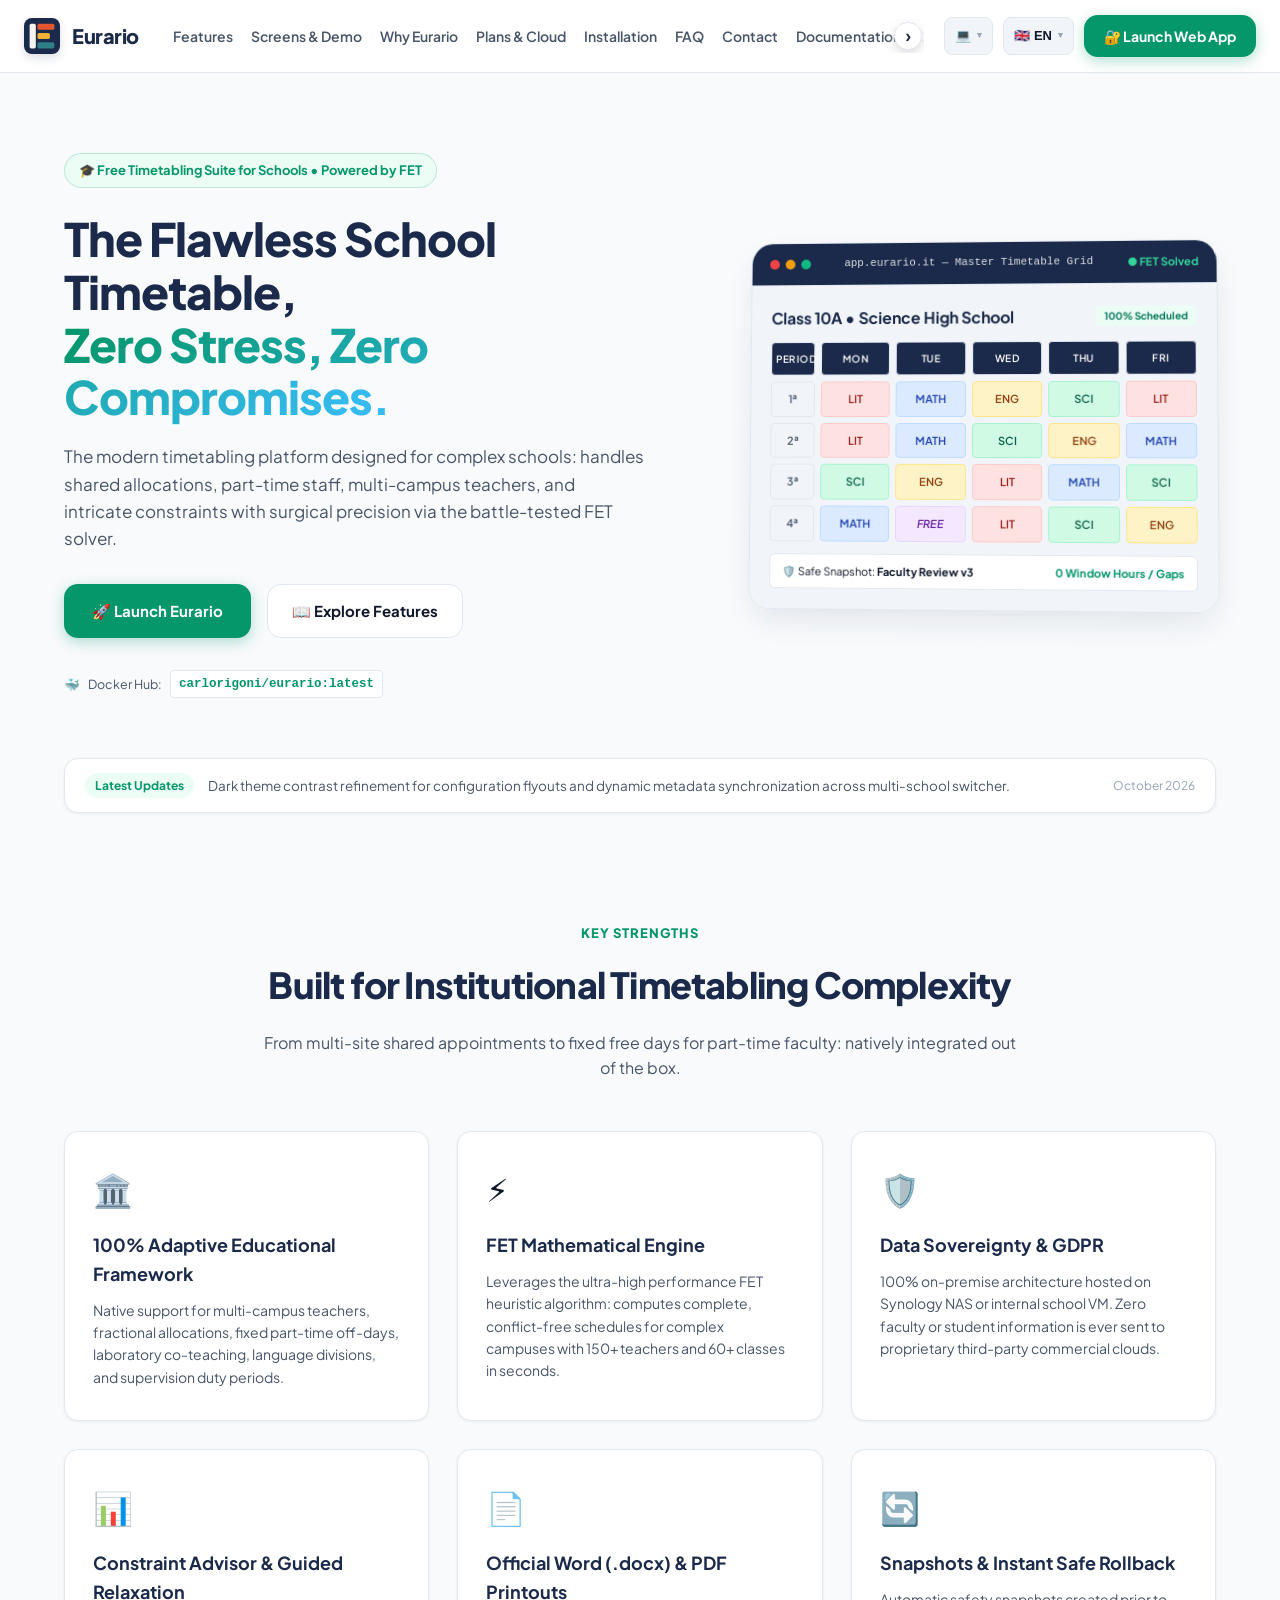
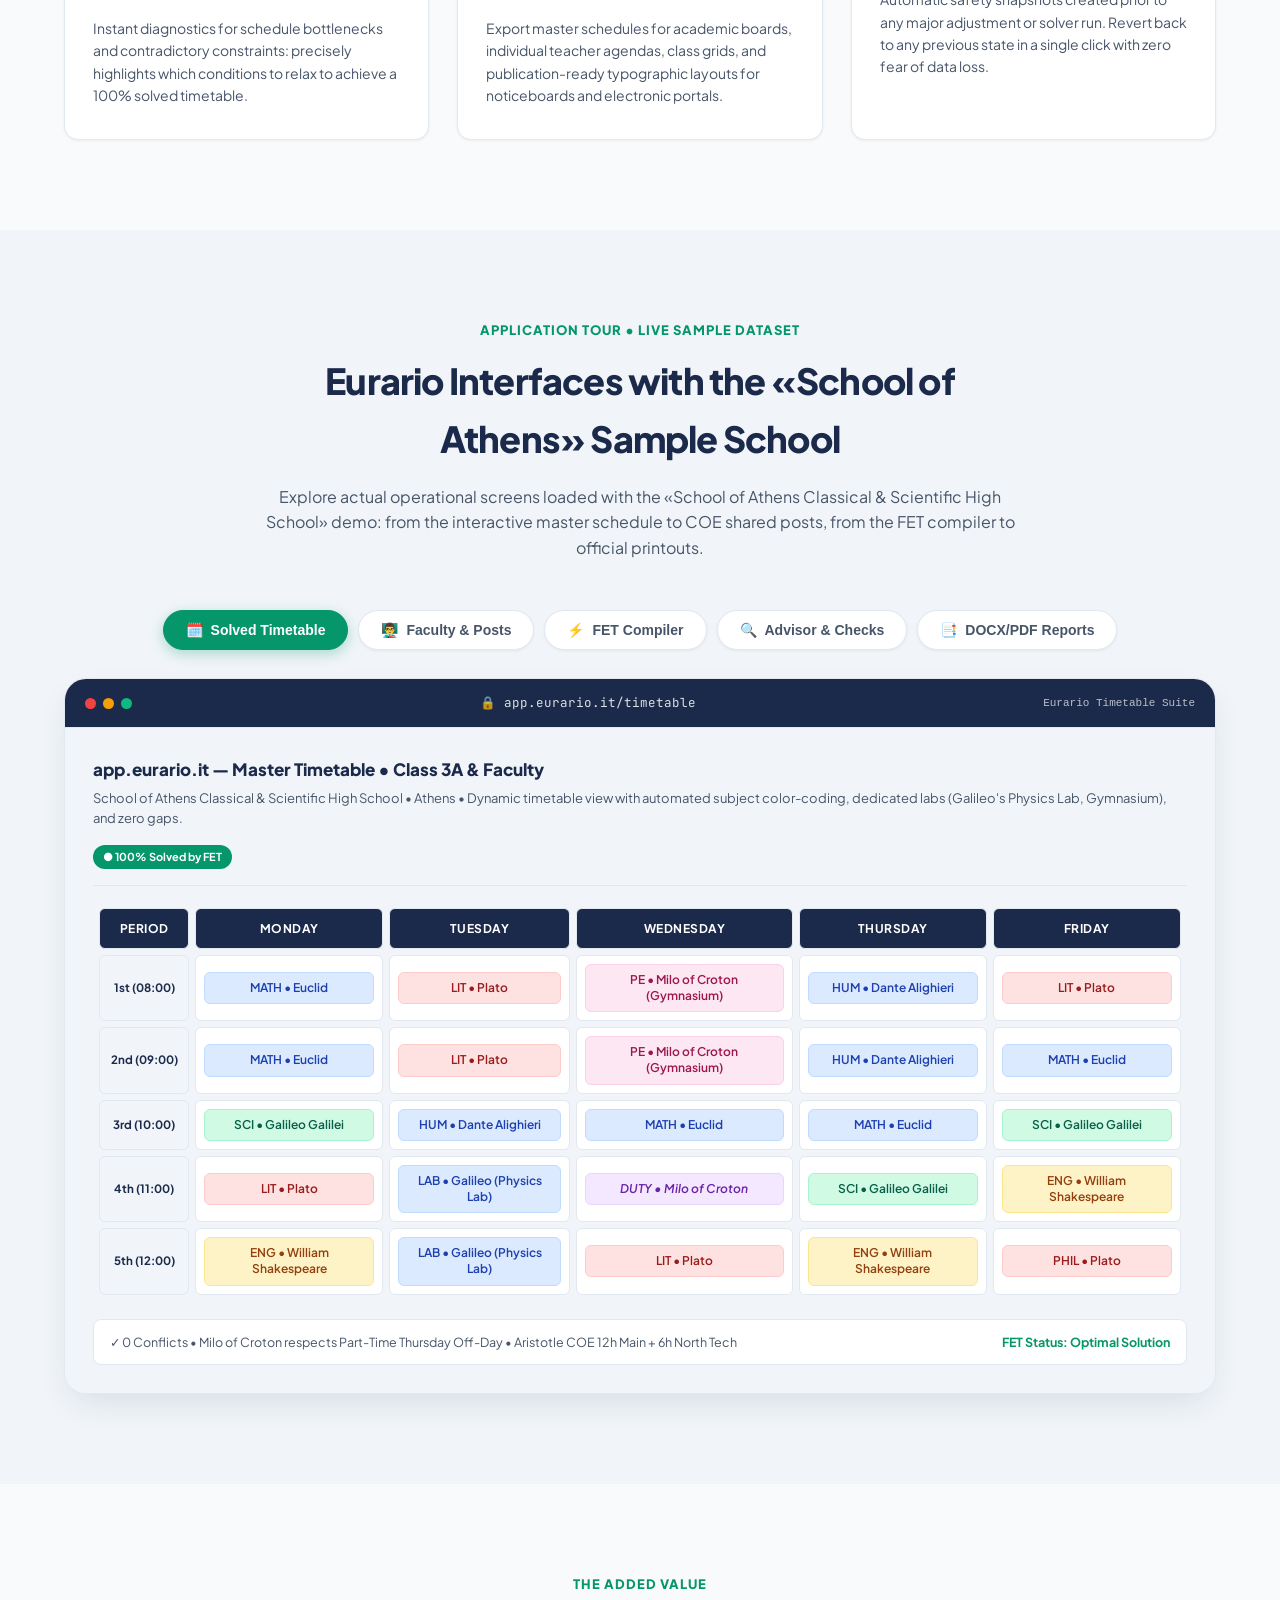
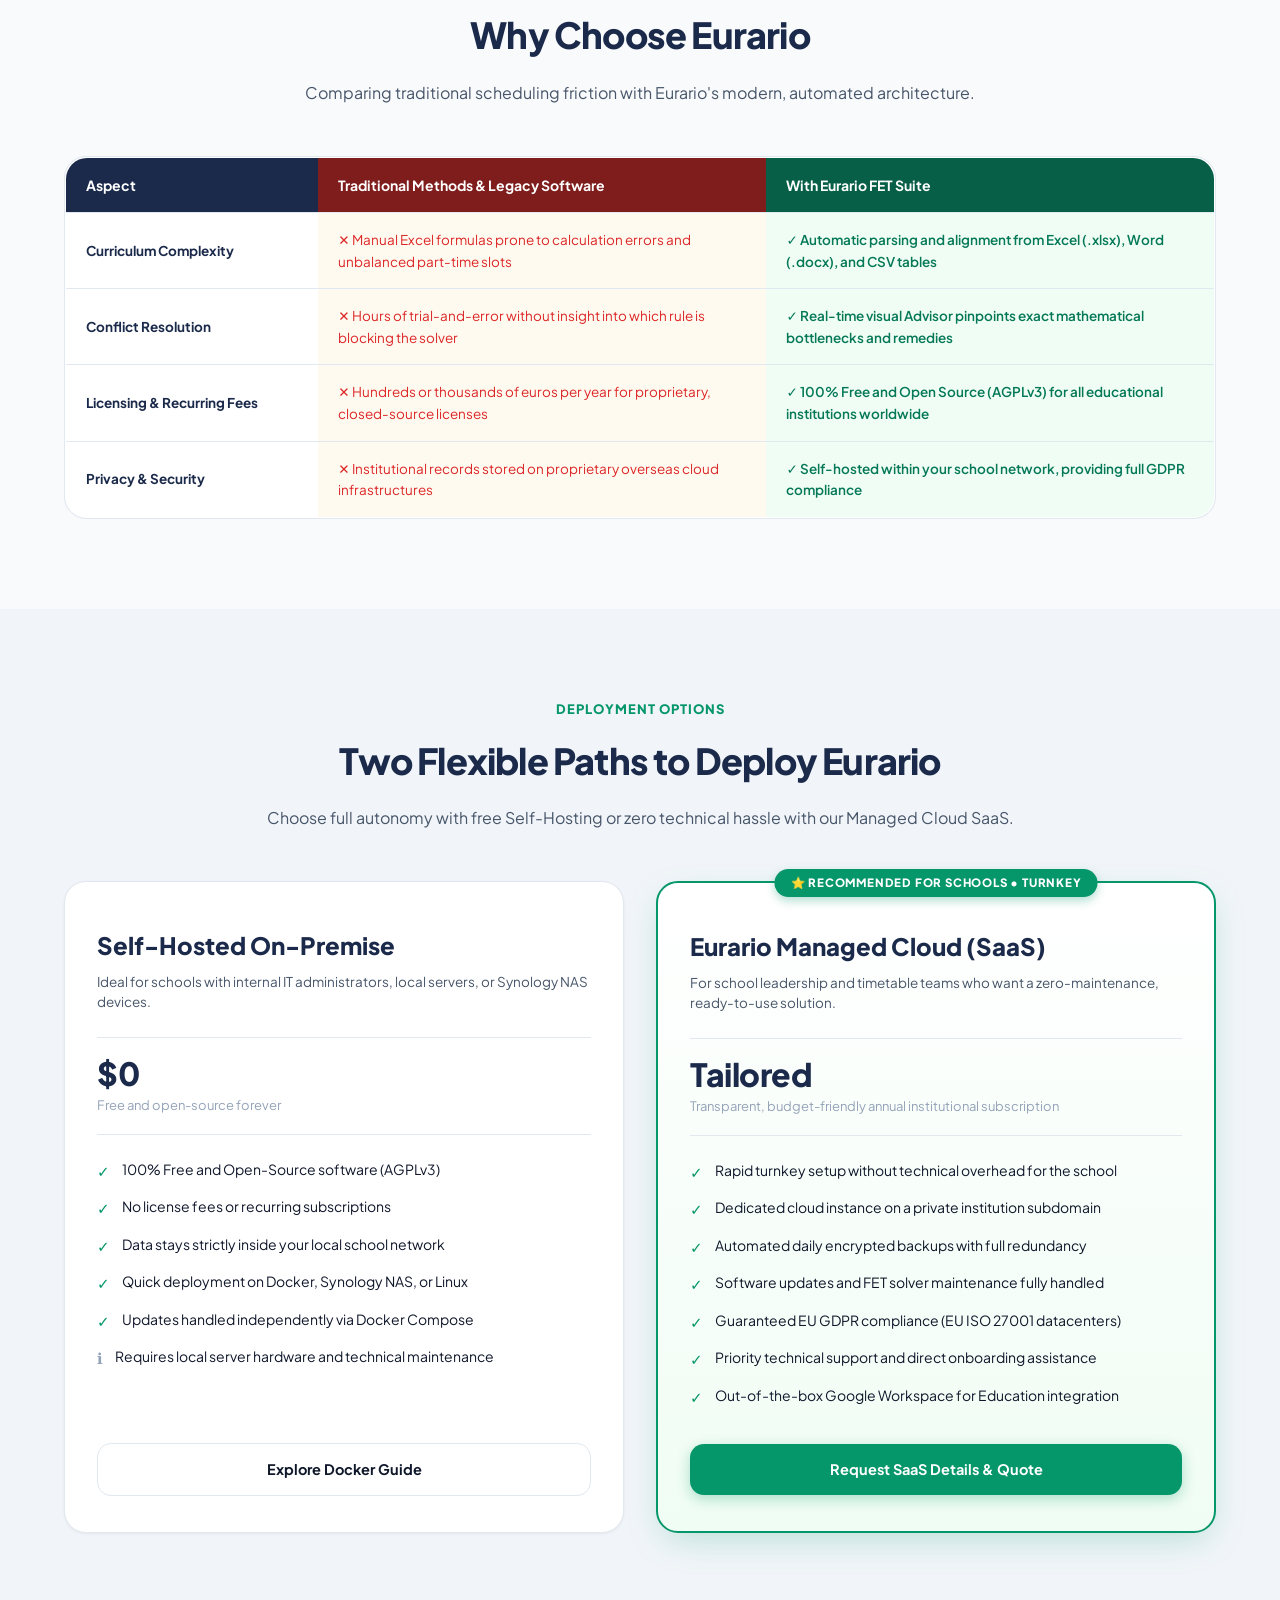
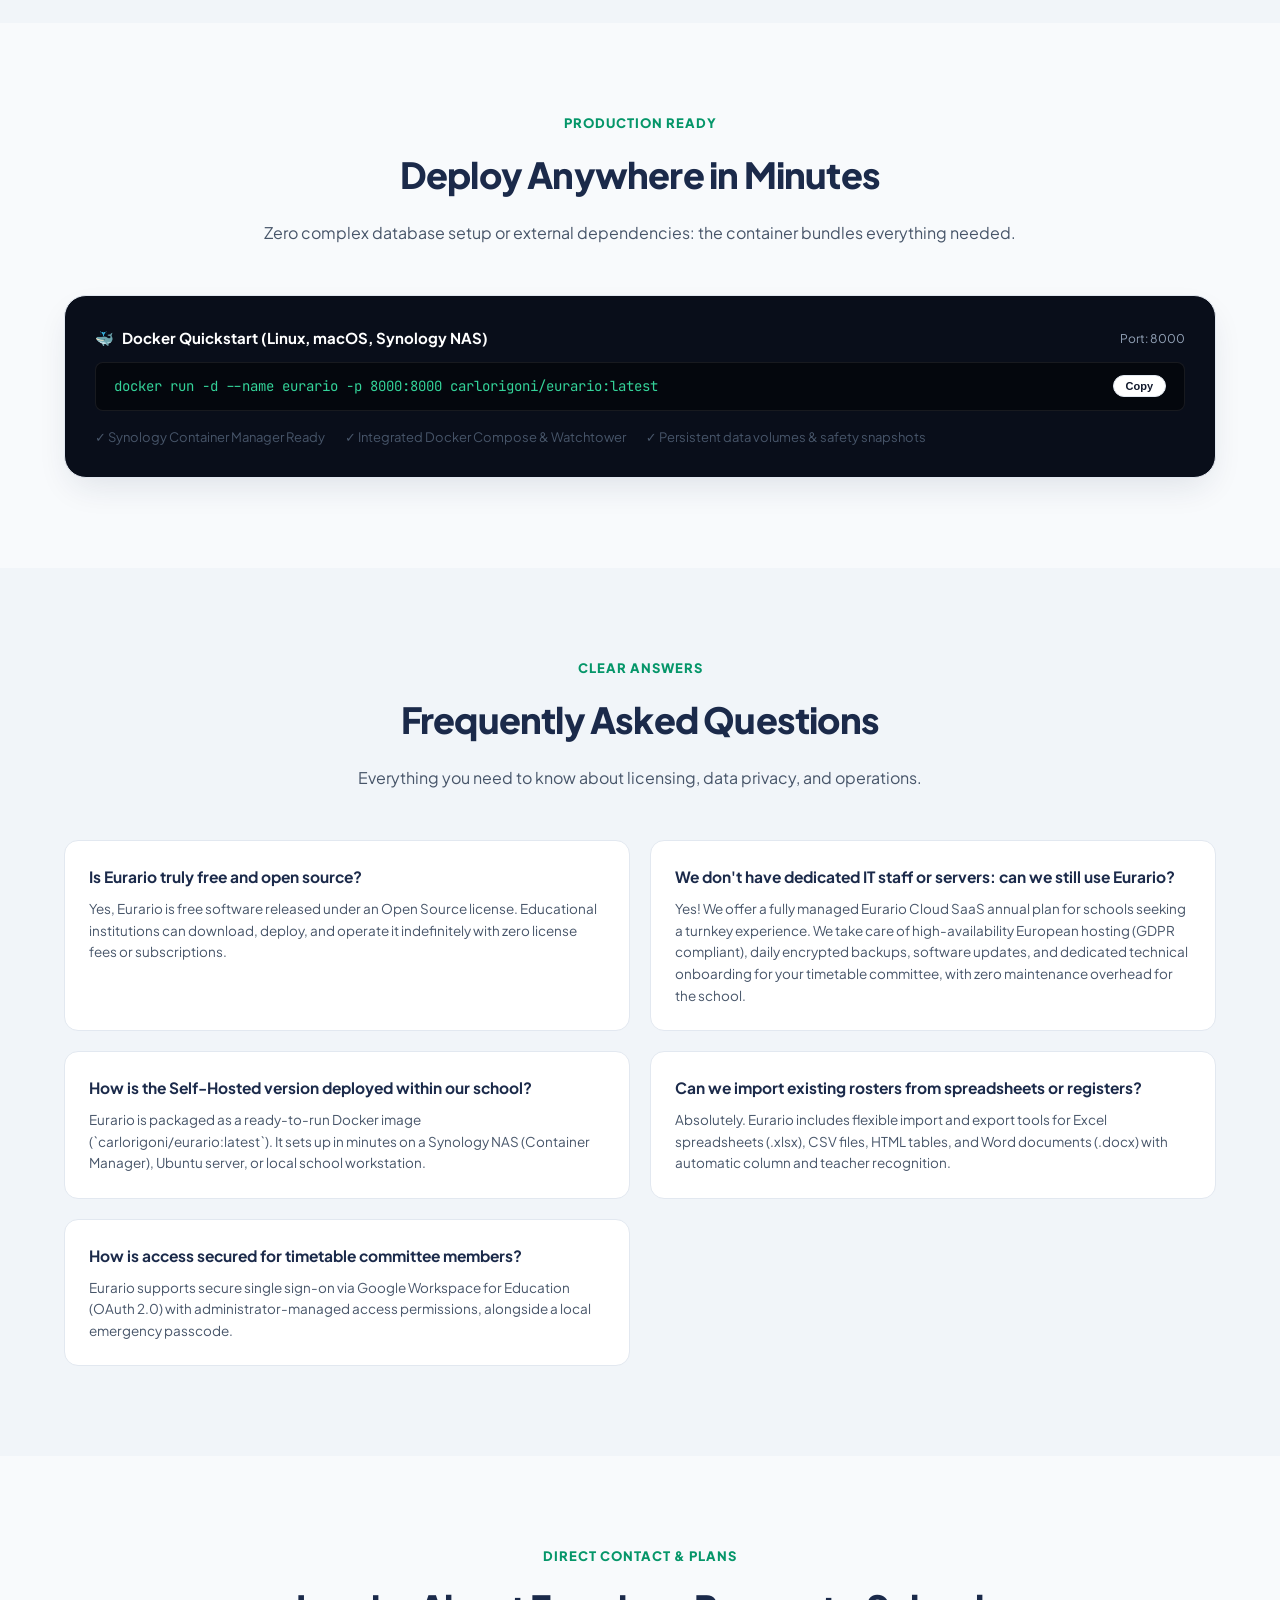
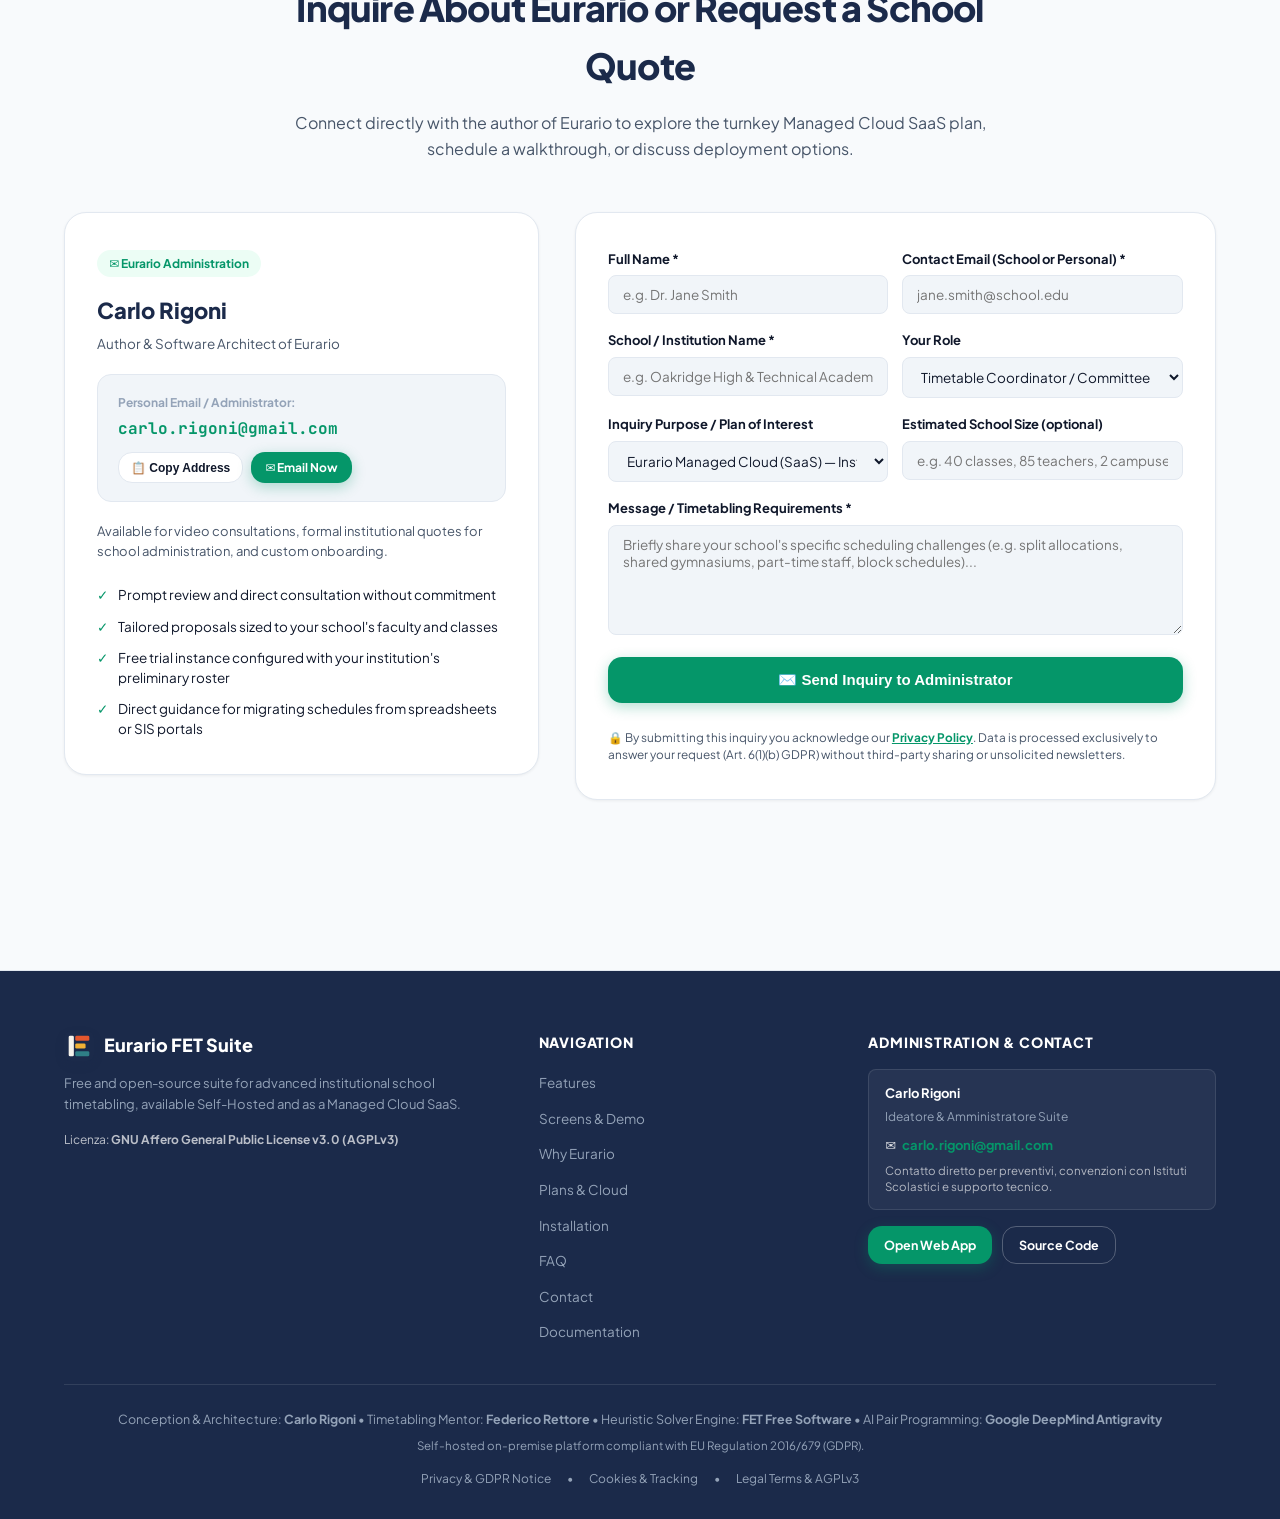
==== commit 6cc3c994: "fix(classes): fix subgroup hours calculation, section & class indirizzo association, preset buttons " ====
--- a/landing/index.html
+++ b/landing/index.html
@@ -2034,7 +2034,7 @@
           </a>
         </div>
         <div style="font-size:12.5px;color:var(--text-muted);display:flex;align-items:center;gap:8px;">
-          <span>🐳</span> Docker Hub: <code style="background:var(--bg-card);color:var(--emerald);padding:3px 8px;border-radius:4px;border:1px solid var(--border-color);font-weight:700;">carlorigoni/eurario:<span id="liveVerTag">v1.9.12</span></code>
+          <span>🐳</span> Docker Hub: <code style="background:var(--bg-card);color:var(--emerald);padding:3px 8px;border-radius:4px;border:1px solid var(--border-color);font-weight:700;">carlorigoni/eurario:latest</code>
         </div>
       </div>
 
@@ -3057,10 +3057,6 @@
         if (hCta2) hCta2.textContent = t.hero.cta_secondary;
       }
 
-      // Version tag
-      const verEl = document.getElementById('liveVerTag');
-      if (verEl && site.current_version) verEl.textContent = site.current_version;
-
       // Mockup Hero
       if (t.mockup) {
         const mTitle = document.getElementById('mockupTitle');
